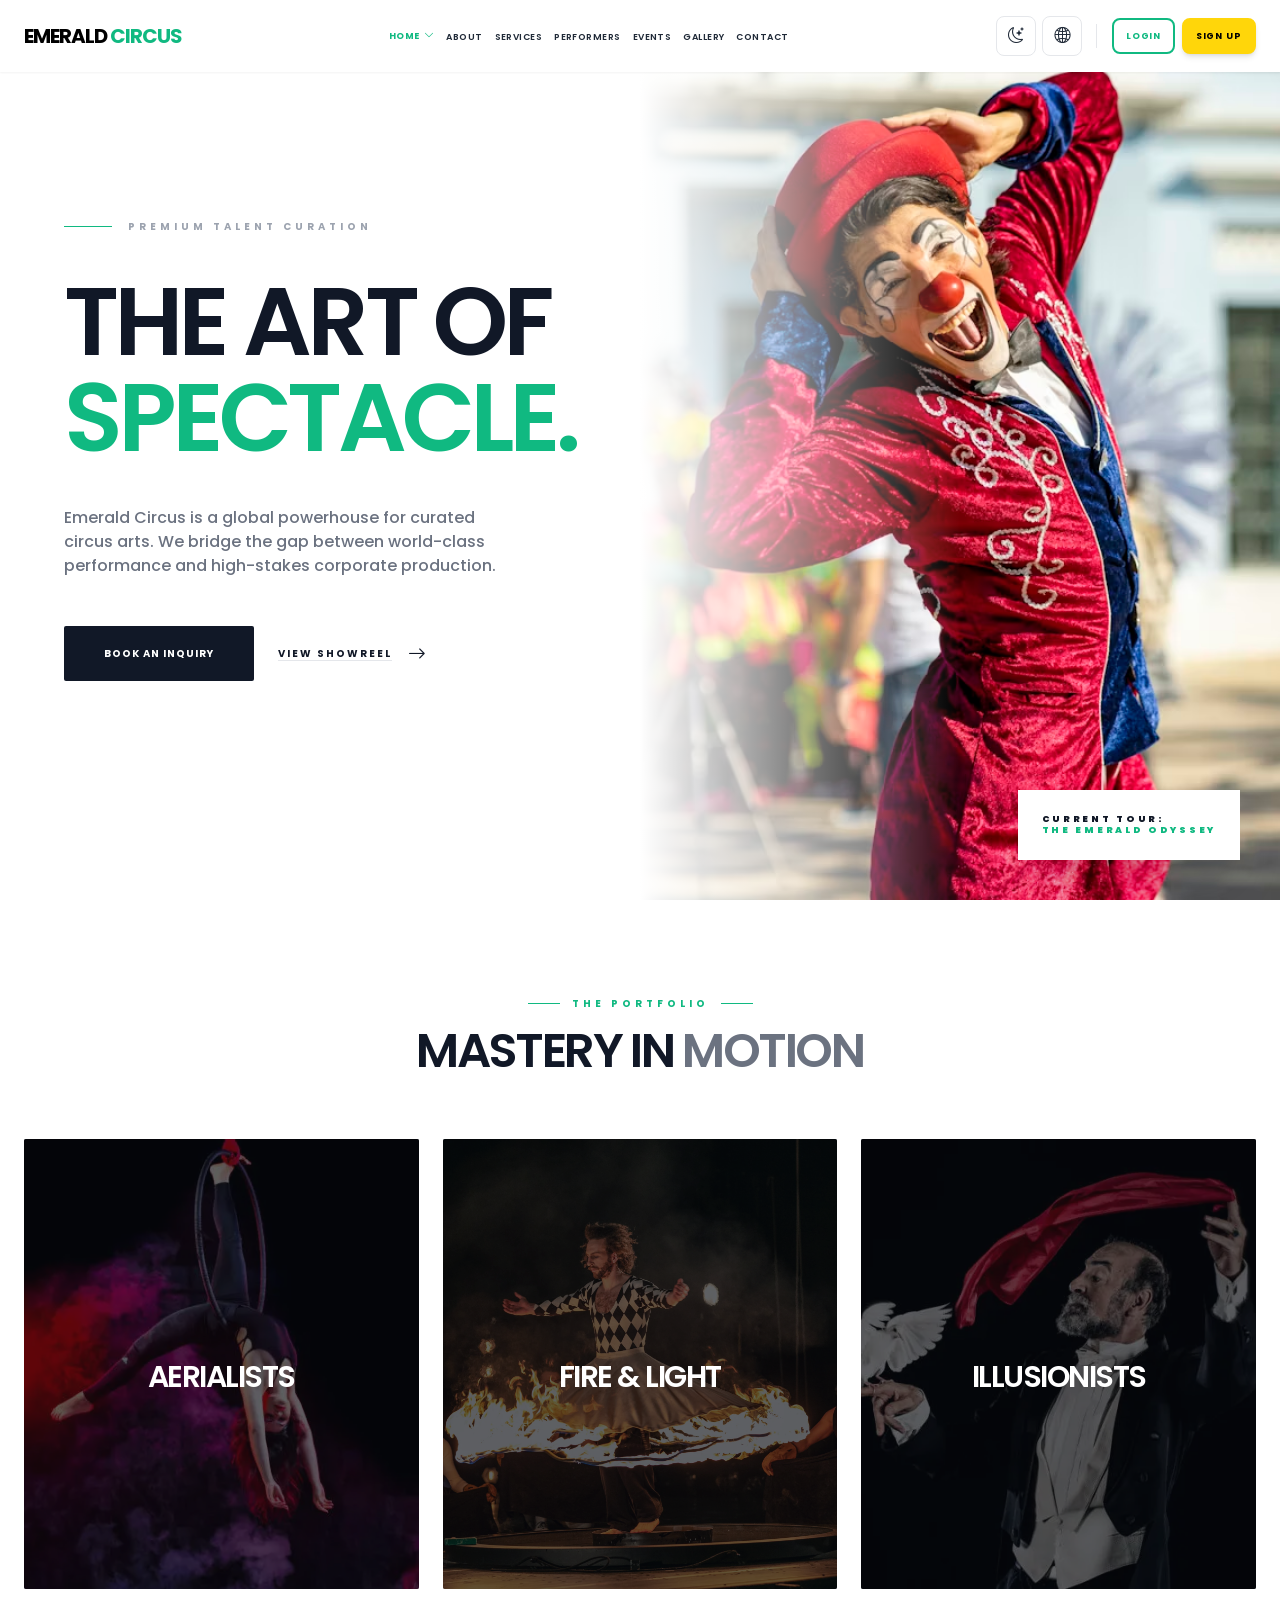
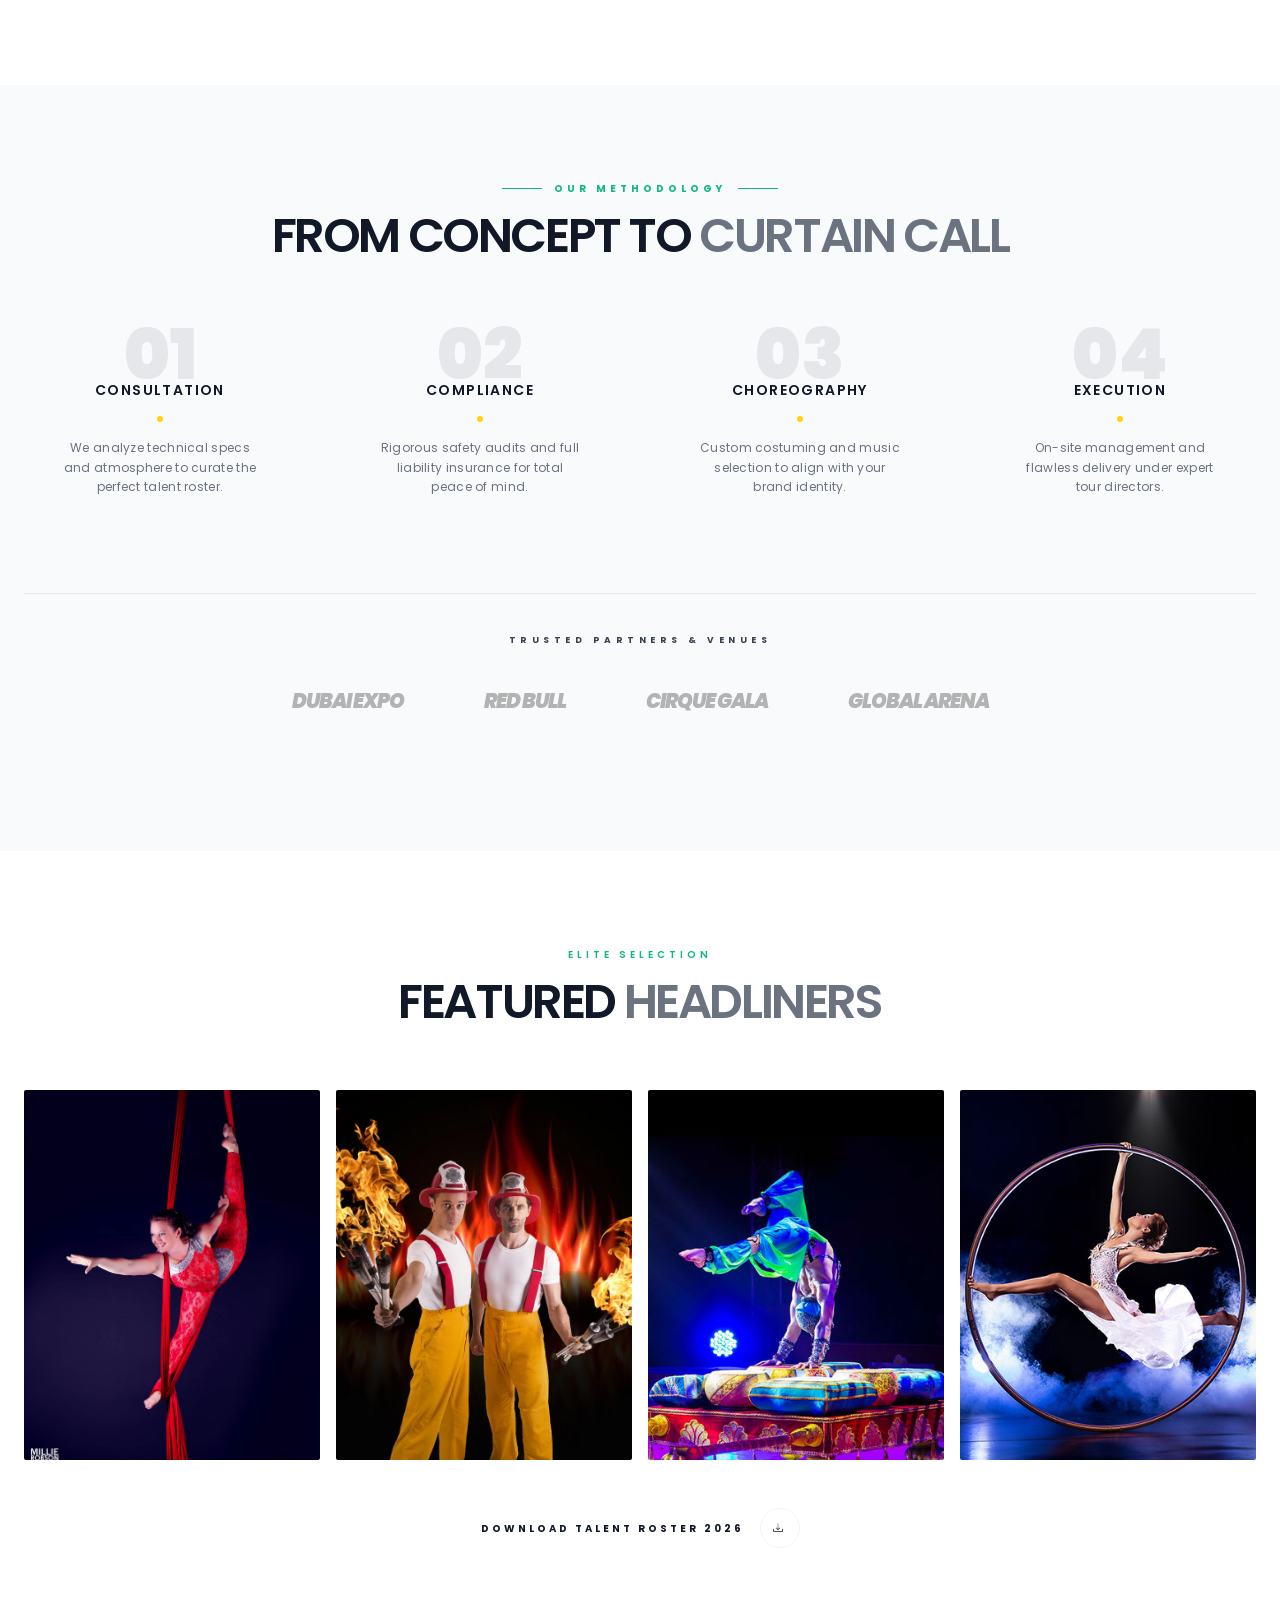
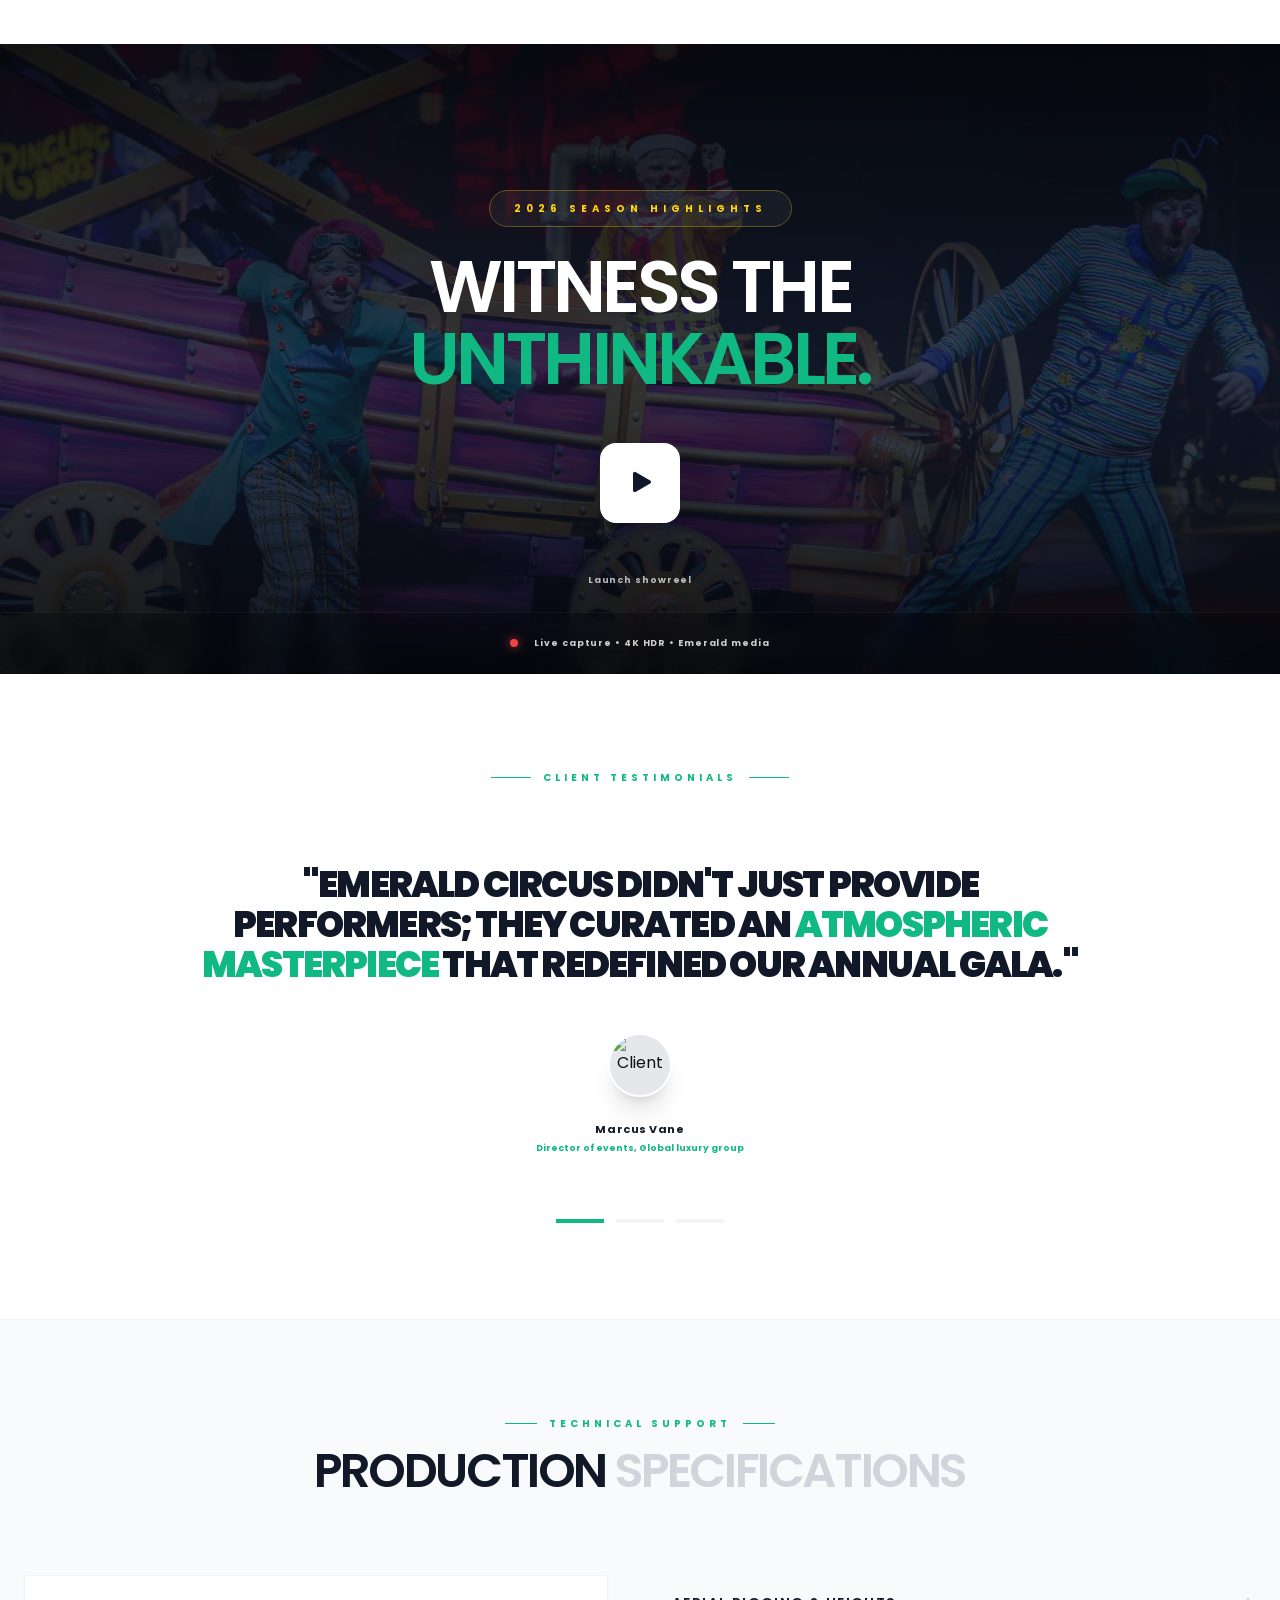
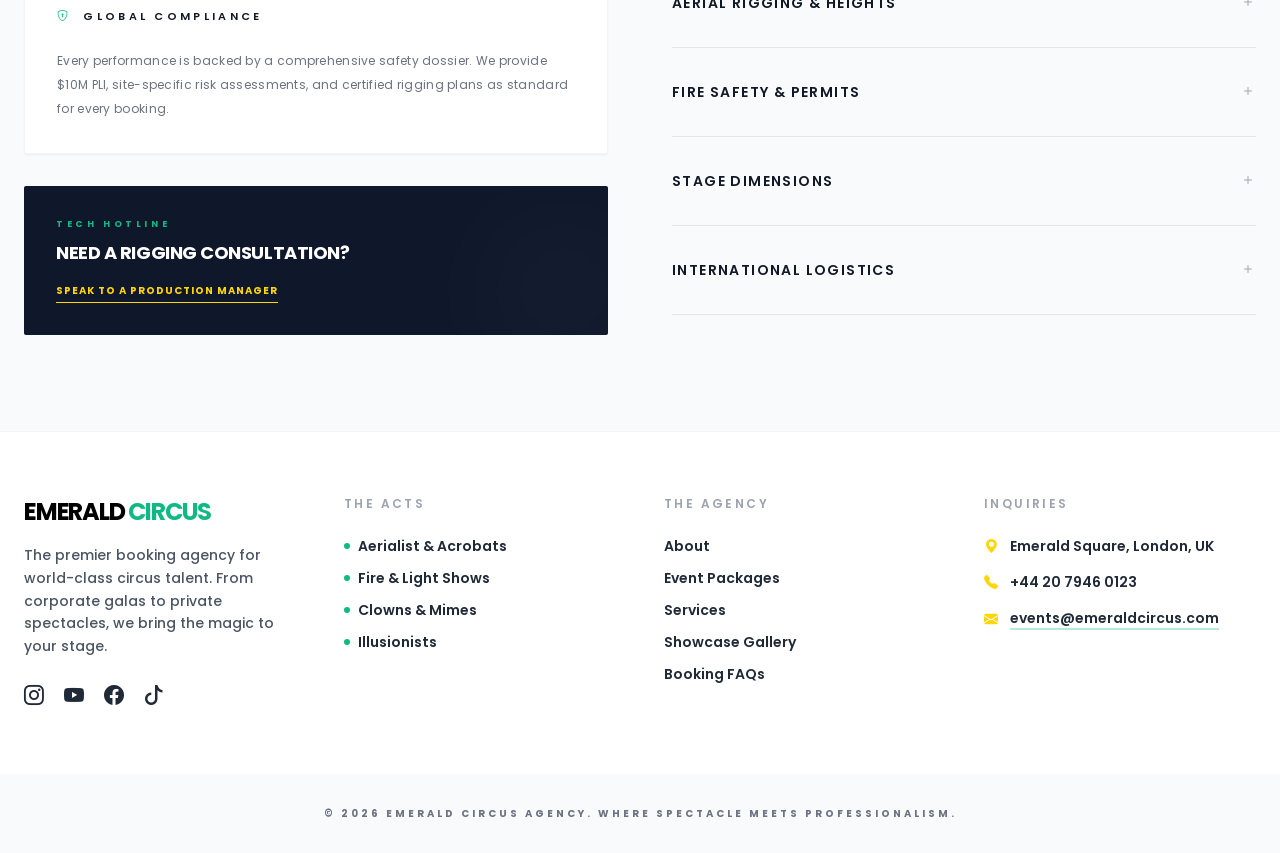
==== circus/index.html @ 64fb6afa "first commit" ====
<!DOCTYPE html>
<html lang="en">

<head>
    <meta charset="UTF-8">
    <meta name="viewport" content="width=device-width, initial-scale=1.0">
    <title>Home1 - Emerald Circus</title>
    <link rel="icon" href="images/logo.jpeg">
    <script src="tailwind.js"></script>
    <link rel="stylesheet" href="https://cdn.jsdelivr.net/npm/bootstrap-icons@1.11.3/font/bootstrap-icons.min.css">
    <link rel="stylesheet" href="navbar.css">
    <link rel="stylesheet" href="footer.css">
    <link rel="preconnect" href="https://fonts.googleapis.com">
    <link rel="preconnect" href="https://fonts.gstatic.com" crossorigin>
    <link href="https://fonts.googleapis.com/css2?family=Poppins:wght@300;400;500;600;700&display=swap"
        rel="stylesheet">
    <style>
        /* RTL */
        .rtl {
            direction: rtl;
        }

        /* THEME TOGGLE */
        :root {
            --home-bg: #ffffff;
            --text-color: #111111;
        }

        [data-theme="dark"] {
            --home-bg: #000000;
            --text-color: #ffffff;
        }

        body {
            background-color: var(--home-bg) !important;
            color: var(--text-color);
            transition: background-color 0.4s ease, color 0.4s ease;
        }

        [data-theme="dark"] section,
        [data-theme="dark"] section .bg-white,
        [data-theme="dark"] .card {
            background-color: #000000 !important;
        }

        [data-theme="dark"] .bg-gradient-to-r {
            --tw-gradient-from: #000000 !important;
        }

        [data-theme="dark"] .btn,
        [data-theme="dark"] .btn1:hover {
            color: #000000 !important;
        }

        [data-theme="dark"] .title {
            color: #ffffff !important;
        }

        [data-theme="dark"] body,
        [data-theme="dark"] p,
        [data-theme="dark"] h1,
        [data-theme="dark"] h2,
        [data-theme="dark"] h3,
        [data-theme="dark"] h4,
        [data-theme="dark"] h5,
        [data-theme="dark"] h6,
        [data-theme="dark"] span,
        [data-theme="dark"] li,
        [data-theme="dark"] a,
        [data-theme="dark"] label,
        [data-theme="dark"] small,
        [data-theme="dark"] strong {
            color: #ffffff !important;
        }
        @media (max-width:400px){
            .title1{
                margin-top: 40px;
            }
        }
        h1, h2, h3, h4, h5, h6 {
            font-weight: 600 !important;
        }
    </style>
</head>

<body class="font-sans">
    <!-- navbar -->
    <div id="navbar"></div>

    <!-- HERO BANNER -->
<section class="relative min-h-screen flex flex-col lg:flex-row bg-white overflow-hidden">
    
    <div class="w-full lg:w-1/2 flex items-center justify-center px-6 py-16 sm:px-12 lg:p-20 xl:p-24 z-20 bg-white">
        <div class="max-w-xl">
            <div class="title1  flex items-center gap-4 mb-6 sm:mb-10">
                <div class="w-8 sm:w-12 h-[1px] bg-[#10B981]"></div>
                <span class="text-[8px] sm:text-[10px] font-bold tracking-[0.4em] uppercase text-gray-400">
                    Premium Talent Curation
                </span>
            </div>
            
            <h1 class="text-4xl sm:text-6xl lg:text-7xl xl:text-8xl font-black uppercase tracking-tighter leading-[0.85] text-gray-900">
                The Art of <br>
                <span class="text-[#10B981]">Spectacle.</span>
            </h1>
            
            <p class="mt-6 sm:mt-10 text-gray-500 text-xs sm:text-sm md:text-base font-medium leading-relaxed max-w-md">
                Emerald Circus is a global powerhouse for curated circus arts. We bridge the gap between world-class performance and high-stakes corporate production.
            </p>
            
            <div class="mt-8 sm:mt-12 flex flex-col sm:flex-row items-center gap-4 sm:gap-6">
                <a href="contact.html" 
                   class="w-full sm:w-auto text-center bg-gray-900 text-white px-10 py-5 rounded-sm font-bold uppercase text-[10px] tracking-widest hover:bg-[#10B981] transition-all duration-500">
                    Book an Inquiry
                </a>
                
                <a href="gallery.html" 
                   class="group flex items-center gap-4 font-bold uppercase text-[10px] tracking-[0.2em] text-gray-900">
                    <span class="relative">
                        View Showreel
                        <span class="absolute bottom-0 left-0 w-full h-[1px] bg-gray-200 group-hover:bg-[#FFD60A] transition-all"></span>
                    </span>
                    <i class="bi bi-arrow-right text-lg group-hover:translate-x-2 transition-transform"></i>
                </a>
            </div>
        </div>
    </div>

    <div class="w-full lg:w-1/2 relative min-h-[50vh] lg:min-h-screen">
        <img src="images/bg1.avif" 
             alt="Elite Performer" 
             class="absolute inset-0 w-full h-full object-cover">
        
        <div class="absolute inset-0 bg-gradient-to-b from-white via-transparent to-transparent lg:hidden"></div>
        <div class="absolute inset-0 bg-gradient-to-r from-white via-transparent to-transparent hidden lg:block"></div>
        
        <div class="absolute bottom-10 right-10 bg-white p-6 shadow-2xl hidden md:block">
            <p class="text-[9px] font-black uppercase tracking-[0.3em] text-gray-900 leading-tight">
                Current Tour: <br>
                <span class="text-[#10B981]">The Emerald Odyssey</span>
            </p>
        </div>
    </div>

</section>

<!-- SECTION1 -->
 <section class="py-24 bg-white">
    <div class="max-w-7xl mx-auto px-6">
        
        <div class="text-center max-w-2xl mx-auto mb-16">
            <div class="flex items-center justify-center gap-3 mb-4">
                <span class="w-8 h-[1px] bg-[#10B981]"></span>
                <span class="text-[10px] font-bold tracking-[0.4em] uppercase text-[#10B981]">The Portfolio</span>
                <span class="w-8 h-[1px] bg-[#10B981]"></span>
            </div>
            <h2 class="text-4xl md:text-5xl font-black uppercase tracking-tighter text-gray-900 leading-tight">
                Mastery in <span class="text-gray-500">Motion</span>
            </h2>
        </div>

        <div class="grid grid-cols-1 md:grid-cols-3 gap-6 h-auto md:h-[450px]">
            
            <div class="group relative overflow-hidden bg-gray-900 rounded-sm cursor-pointer h-[400px] md:h-full">
                <img src="images/img1.webp" alt="Aerial Performance" class="absolute inset-0 w-full h-full object-cover opacity-60 group-hover:scale-105 group-hover:opacity-40 transition-all duration-700">
                
                <div class="absolute inset-0 flex flex-col items-center justify-center text-center p-8 z-20">
                    <span class="text-[#FFD60A] text-[9px] font-bold tracking-[0.5em] uppercase mb-3 opacity-0 group-hover:opacity-100 transition-all duration-500">
                        High Altitude
                    </span>
                    <h3 class="text-3xl font-black text-white uppercase tracking-tighter">Aerialists</h3>
                    
                    <div class="max-h-0 group-hover:max-h-40 overflow-hidden transition-all duration-700 ease-in-out">
                        <p class="text-gray-300 text-[11px] mt-4 leading-relaxed max-w-[240px] tracking-wide">
                            Breathtaking displays of strength and grace. Engineered for grand arenas.
                        </p>
                    </div>
                </div>
                
                <div class="absolute inset-0 bg-black/40 group-hover:bg-black/60 transition-colors z-10"></div>
            </div>

            <div class="group relative overflow-hidden bg-gray-900 rounded-sm cursor-pointer h-[400px] md:h-full">
                <img src="images/img2.webp" alt="Fire Performance" class="absolute inset-0 w-full h-full object-cover opacity-60 group-hover:scale-105 group-hover:opacity-40 transition-all duration-700">
                <div class="absolute inset-0 flex flex-col items-center justify-center text-center p-8 z-20">
                    <span class="text-[#FFD60A] text-[9px] font-bold tracking-[0.5em] uppercase mb-3 opacity-0 group-hover:opacity-100 transition-all duration-500">
                        Pyrotechnic
                    </span>
                    <h3 class="text-3xl font-black text-white uppercase tracking-tighter">Fire & Light</h3>
                    <div class="max-h-0 group-hover:max-h-40 overflow-hidden transition-all duration-700 ease-in-out">
                        <p class="text-gray-300 text-[11px] mt-4 leading-relaxed max-w-[240px] tracking-wide">
                            High-octane spectacles combining choreography with elemental force.
                        </p>
                    </div>
                </div>
                <div class="absolute inset-0 bg-black/40 group-hover:bg-black/60 transition-colors z-10"></div>
            </div>

            <div class="group relative overflow-hidden bg-gray-900 rounded-sm cursor-pointer h-[400px] md:h-full">
                <img src="images/img3.webp" alt="Illusionist" class="absolute inset-0 w-full h-full object-cover opacity-60 group-hover:scale-105 group-hover:opacity-40 transition-all duration-700">
                <div class="absolute inset-0 flex flex-col items-center justify-center text-center p-8 z-20">
                    <span class="text-[#FFD60A] text-[9px] font-bold tracking-[0.5em] uppercase mb-3 opacity-0 group-hover:opacity-100 transition-all duration-500">
                        Stage Mystery
                    </span>
                    <h3 class="text-3xl font-black text-white uppercase tracking-tighter">Illusionists</h3>
                    <div class="max-h-0 group-hover:max-h-40 overflow-hidden transition-all duration-700 ease-in-out">
                        <p class="text-gray-300 text-[11px] mt-4 leading-relaxed max-w-[240px] tracking-wide">
                            Where the impossible meets the stage. Exclusive mystery for global audiences.
                        </p>
                    </div>
                </div>
                <div class="absolute inset-0 bg-black/40 group-hover:bg-black/60 transition-colors z-10"></div>
            </div>

        </div>
    </div>
</section>
<!-- SECTION2 -->
 <section class="py-24 bg-gray-50">
    <div class="max-w-7xl mx-auto px-6">
        
        <div class="text-center max-w-3xl mx-auto mb-20">
            <div class="flex items-center justify-center gap-3 mb-4">
                <span class="w-10 h-[1px] bg-[#10B981]"></span>
                <span class="text-[#10B981] font-bold uppercase tracking-[0.4em] text-[10px]">Our Methodology</span>
                <span class="w-10 h-[1px] bg-[#10B981]"></span>
            </div>
            <h3 class="text-3xl md:text-5xl font-black uppercase tracking-tighter text-gray-900">
                From Concept to <span class="text-gray-500">Curtain Call</span>
            </h3>
        </div>

        <div class="grid grid-cols-1 md:grid-cols-2 lg:grid-cols-4 gap-12">
            
            <div class="relative group text-center">
                <div class="text-[70px] font-black text-gray-200 leading-none absolute top-[-20px] left-1/2 -translate-x-1/2 group-hover:text-[#10B981]/20 transition-colors duration-500">01</div>
                <div class="relative z-10 pt-10">
                    <h4 class="text-sm font-bold uppercase tracking-widest text-gray-900 mb-4">
                        Consultation
                    </h4>
                    <div class="w-1.5 h-1.5 rounded-full bg-[#FFD60A] mx-auto mb-4"></div>
                    <p class="text-xs leading-relaxed text-gray-500 tracking-wide max-w-[200px] mx-auto">
                        We analyze technical specs and atmosphere to curate the perfect talent roster.
                    </p>
                </div>
            </div>

            <div class="relative group text-center">
                <div class="text-[70px] font-black text-gray-200 leading-none absolute top-[-20px] left-1/2 -translate-x-1/2 group-hover:text-[#10B981]/20 transition-colors duration-500">02</div>
                <div class="relative z-10 pt-10">
                    <h4 class="text-sm font-bold uppercase tracking-widest text-gray-900 mb-4">
                        Compliance
                    </h4>
                    <div class="w-1.5 h-1.5 rounded-full bg-[#FFD60A] mx-auto mb-4"></div>
                    <p class="text-xs leading-relaxed text-gray-500 tracking-wide max-w-[200px] mx-auto">
                        Rigorous safety audits and full liability insurance for total peace of mind.
                    </p>
                </div>
            </div>

            <div class="relative group text-center">
                <div class="text-[70px] font-black text-gray-200 leading-none absolute top-[-20px] left-1/2 -translate-x-1/2 group-hover:text-[#10B981]/20 transition-colors duration-500">03</div>
                <div class="relative z-10 pt-10">
                    <h4 class="text-sm font-bold uppercase tracking-widest text-gray-900 mb-4">
                        Choreography
                    </h4>
                    <div class="w-1.5 h-1.5 rounded-full bg-[#FFD60A] mx-auto mb-4"></div>
                    <p class="text-xs leading-relaxed text-gray-500 tracking-wide max-w-[200px] mx-auto">
                        Custom costuming and music selection to align with your brand identity.
                    </p>
                </div>
            </div>

            <div class="relative group text-center">
                <div class="text-[70px] font-black text-gray-200 leading-none absolute top-[-20px] left-1/2 -translate-x-1/2 group-hover:text-[#10B981]/20 transition-colors duration-500">04</div>
                <div class="relative z-10 pt-10">
                    <h4 class="text-sm font-bold uppercase tracking-widest text-gray-900 mb-4">
                        Execution
                    </h4>
                    <div class="w-1.5 h-1.5 rounded-full bg-[#FFD60A] mx-auto mb-4"></div>
                    <p class="text-xs leading-relaxed text-gray-500 tracking-wide max-w-[200px] mx-auto">
                        On-site management and flawless delivery under expert tour directors.
                    </p>
                </div>
            </div>

        </div>

        <div class="mt-24 py-10 border-t border-gray-200">
            <p class="text-center text-[9px] font-bold uppercase tracking-[0.5em] text-gray-700 mb-10">Trusted Partners & Venues</p>
            <div class="flex flex-wrap justify-center items-center gap-12 md:gap-20 opacity-30 grayscale hover:grayscale-0 transition-all duration-700">
                <span class="font-black text-lg md:text-xl tracking-tighter uppercase italic">Dubai Expo</span>
                <span class="font-black text-lg md:text-xl tracking-tighter uppercase italic">Red Bull</span>
                <span class="font-black text-lg md:text-xl tracking-tighter uppercase italic">Cirque Gala</span>
                <span class="font-black text-lg md:text-xl tracking-tighter uppercase italic">Global Arena</span>
            </div>
        </div>
    </div>
</section>
<!-- SECTION3 -->
 <section class="py-24 bg-white">
    <div class="max-w-7xl mx-auto px-6">
        
        <div class="text-center max-w-2xl mx-auto mb-16">
            <h2 class="text-[#10B981] font-bold uppercase tracking-[0.4em] text-[10px] mb-4">Elite Selection</h2>
            <h3 class="text-3xl md:text-5xl font-black uppercase tracking-tighter text-gray-900">
                Featured <span class="text-gray-500">Headliners</span>
            </h3>
        </div>

        <div class="grid grid-cols-1 sm:grid-cols-2 lg:grid-cols-4 gap-4">
            
            <div class="group relative overflow-hidden bg-gray-100 aspect-[4/5] rounded-sm">
                <img src="images/img4.jpg" alt="Aerial Soloist" class="w-full h-full object-cover transition-transform duration-700 group-hover:scale-110">
                
                <div class="absolute inset-0 bg-gradient-to-t from-gray-900 via-transparent to-transparent opacity-0 group-hover:opacity-100 transition-opacity duration-500 z-10"></div>
                
                <div class="absolute bottom-0 left-0 p-6 z-20 translate-y-4 group-hover:translate-y-0 opacity-0 group-hover:opacity-100 transition-all duration-500">
                    <p class="text-[#FFD60A] text-[8px] font-bold uppercase tracking-[0.3em] mb-1">Paris • London</p>
                    <h4 class="text-white text-lg font-black uppercase tracking-tighter">The Silk Siren</h4>
                    <p class="text-gray-300 text-[9px] tracking-wider mt-2">Solo Aerial Silk</p>
                </div>
            </div>

            <div class="group relative overflow-hidden bg-gray-100 aspect-[4/5] rounded-sm">
                <img src="images/img5.webp" alt="Fire Duo" class="w-full h-full object-cover transition-transform duration-700 group-hover:scale-110">
                <div class="absolute inset-0 bg-gradient-to-t from-gray-900 via-transparent to-transparent opacity-0 group-hover:opacity-100 transition-opacity duration-500 z-10"></div>
                <div class="absolute bottom-0 left-0 p-6 z-20 translate-y-4 group-hover:translate-y-0 opacity-0 group-hover:opacity-100 transition-all duration-500">
                    <p class="text-[#FFD60A] text-[8px] font-bold uppercase tracking-[0.3em] mb-1">Berlin • Dubai</p>
                    <h4 class="text-white text-lg font-black uppercase tracking-tighter">Ignis Duo</h4>
                    <p class="text-gray-300 text-[9px] tracking-wider mt-2">Pyrotechnic Dance</p>
                </div>
            </div>

            <div class="group relative overflow-hidden bg-gray-100 aspect-[4/5] rounded-sm">
                <img src="images/img6.jpeg" alt="Hand Balance" class="w-full h-full object-cover transition-transform duration-700 group-hover:scale-110">
                <div class="absolute inset-0 bg-gradient-to-t from-gray-900 via-transparent to-transparent opacity-0 group-hover:opacity-100 transition-opacity duration-500 z-10"></div>
                <div class="absolute bottom-0 left-0 p-6 z-20 translate-y-4 group-hover:translate-y-0 opacity-0 group-hover:opacity-100 transition-all duration-500">
                    <p class="text-[#FFD60A] text-[8px] font-bold uppercase tracking-[0.3em] mb-1">Vegas • NYC</p>
                    <h4 class="text-white text-lg font-black uppercase tracking-tighter">Atlas Equilibrium</h4>
                    <p class="text-gray-300 text-[9px] tracking-wider mt-2">Acrobatic Balance</p>
                </div>
            </div>

            <div class="group relative overflow-hidden bg-gray-100 aspect-[4/5] rounded-sm">
                <img src="images/img7.jpg" alt="Cyr Wheel" class="w-full h-full object-cover transition-transform duration-700 group-hover:scale-110">
                <div class="absolute inset-0 bg-gradient-to-t from-gray-900 via-transparent to-transparent opacity-0 group-hover:opacity-100 transition-opacity duration-500 z-10"></div>
                <div class="absolute bottom-0 left-0 p-6 z-20 translate-y-4 group-hover:translate-y-0 opacity-0 group-hover:opacity-100 transition-all duration-500">
                    <p class="text-[#FFD60A] text-[8px] font-bold uppercase tracking-[0.3em] mb-1">Tokyo • Sydney</p>
                    <h4 class="text-white text-lg font-black uppercase tracking-tighter">The Orbit Artist</h4>
                    <p class="text-gray-300 text-[9px] tracking-wider mt-2">Cyr Wheel Tech</p>
                </div>
            </div>

        </div>

        <div class="mt-12 text-center">
            <a href="roster.html" class="inline-flex items-center gap-4 text-gray-900 font-bold uppercase text-[10px] tracking-[0.3em] group">
                Download Talent Roster 2026 
                <span class="w-10 h-10 rounded-full border border-gray-100 flex items-center justify-center group-hover:bg-gray-900 group-hover:text-white transition-all">
                    <i class="bi bi-download"></i>
                </span>
            </a>
        </div>
    </div>
</section>
<!-- SECTION4 -->
<section class="relative h-[70vh] w-full overflow-hidden bg-[#0F172A]">
    
    <div class="absolute inset-0 z-0">
        <img src="images/bg2.webp" 
             alt="Emerald Circus Performer Showcase" 
             class="w-full h-full object-cover scale-105 pointer-events-none opacity-50">
        
        <div class="absolute inset-0 bg-[#0F172A]/60 z-10"></div>
        
        <div class="absolute inset-0 bg-gradient-to-b from-black/60 via-transparent to-black/60 z-20"></div>
    </div>

    <div class="relative z-30 h-full w-full flex flex-col items-center justify-center text-center px-6">
        
        <div class="mb-8">
            <span class="text-[#FFD60A] text-[10px] font-bold tracking-[0.5em] uppercase border border-[#FFD60A]/30 px-6 py-2.5 rounded-full backdrop-blur-md bg-white/5">
                2026 Season Highlights
            </span>
        </div>

        <h2 class="text-4xl md:text-7xl font-black uppercase tracking-tighter text-white mb-12 leading-none">
            Witness the <br><span class="text-[#10B981]">Unthinkable.</span>
        </h2>

        <button class="group relative flex items-center justify-center">
            <div class="absolute inset-0 w-20 h-20 bg-[#10B981]/20 rounded-full animate-ping"></div>
            <div class="absolute inset-0 w-20 h-20 bg-[#10B981]/40 rounded-full animate-pulse"></div>
            
            <div class="relative w-20 h-20 bg-white rounded-2xl flex items-center justify-center shadow-2xl group-hover:scale-110 group-hover:bg-[#FFD60A] transition-all duration-500">
                <i class="title bi bi-play-fill text-[#0F172A] text-4xl ml-1"></i>
            </div>
            
            <div class="absolute -bottom-16 w-40 text-center">
                <p class="text-[9px] font-bold tracking-widest text-white/70 group-hover:text-[#FFD60A] transition-all">Launch showreel</p>
            </div>
        </button>
    </div>

    <div class="absolute bottom-0 w-full py-6 flex justify-center items-center gap-4 bg-black/20 backdrop-blur-md z-30 border-t border-white/5">
        <div class="w-2 h-2 rounded-full bg-red-500 animate-pulse shadow-[0_0_10px_rgba(239,68,68,0.8)]"></div>
        <p class="text-[9px] font-bold text-white/80 tracking-widest">Live capture • 4K HDR • Emerald media</p>
    </div>
</section>
<!-- SECTION5 -->
 <section class="py-24 bg-white border-b border-gray-100">
    <div class="max-w-7xl mx-auto px-6">
        
        <div class="text-center mb-20">
            <div class="flex items-center justify-center gap-3 mb-4">
                <span class="w-10 h-[1px] bg-[#10B981]"></span>
                <span class="text-[#10B981] text-[10px] font-bold uppercase tracking-[0.4em]">Client Testimonials</span>
                <span class="w-10 h-[1px] bg-[#10B981]"></span>
            </div>
        </div>

        <div class="max-w-4xl mx-auto relative">
            
            <div class="absolute -top-10 left-1/2 -translate-x-1/2 text-[120px] font-black text-gray-50 leading-none -z-10 select-none">
                “
            </div>

            <div class="text-center">
                <blockquote class="title text-2xl md:text-4xl font-black uppercase tracking-tighter text-gray-900 leading-[1.1] mb-12">
                    "Emerald Circus didn't just provide performers; they curated an <span class="text-[#10B981]">atmospheric masterpiece</span> that redefined our annual gala."
                </blockquote>

                <div class="flex flex-col items-center">
                    <div class="w-16 h-16 rounded-full bg-gray-200 mb-6 overflow-hidden border-2 border-white shadow-xl">
                        <img src="https://images.unsplash.com/photo-1507003211169-0a1dd7228f2d?q=80&w=100&auto=format&fit=crop" alt="Client" class="w-full h-full object-cover">
                    </div>
                    <p class="text-[11px] font-bold tracking-wider text-gray-900">Marcus Vane</p>
                    <p class="text-[9px] font-bold text-[#10B981] mt-1">Director of events, Global luxury group</p>
                </div>
            </div>

            <div class="flex justify-center gap-3 mt-16">
                <button class="w-12 h-1 bg-[#10B981]"></button>
                <button class="w-12 h-1 bg-gray-100 hover:bg-gray-200 transition-colors"></button>
                <button class="w-12 h-1 bg-gray-100 hover:bg-gray-200 transition-colors"></button>
            </div>

        </div>
    </div>
</section>
<!-- SECTION6 -->
 <section class="py-24 bg-gray-50">
    <div class="max-w-7xl mx-auto px-6">
        
        <div class="text-center max-w-2xl mx-auto mb-20">
            <div class="flex items-center justify-center gap-3 mb-4">
                <span class="w-8 h-[1px] bg-[#10B981]"></span>
                <span class="text-[10px] font-bold tracking-[0.4em] uppercase text-[#10B981]">Technical Support</span>
                <span class="w-8 h-[1px] bg-[#10B981]"></span>
            </div>
            <h2 class="text-3xl md:text-5xl font-black uppercase tracking-tighter text-gray-900">
                Production <span class="text-gray-300">Specifications</span>
            </h2>
        </div>

        <div class="grid grid-cols-1 lg:grid-cols-2 gap-16 items-start">
            
            <div class="space-y-8">
                <div class="bg-white p-8 border border-gray-100 rounded-sm shadow-sm">
                    <h4 class="text-[11px] font-bold uppercase tracking-[0.3em] text-gray-900 mb-6 flex items-center gap-3">
                        <i class="bi bi-shield-lock text-[#10B981]"></i> Global Compliance
                    </h4>
                    <p class="text-xs text-gray-500 leading-loose tracking-wide">
                        Every performance is backed by a comprehensive safety dossier. We provide $10M PLI, site-specific risk assessments, and certified rigging plans as standard for every booking.
                    </p>
                </div>
                
                <div class="bg-[#0F172A] p-8 rounded-sm text-white relative overflow-hidden">
                    <div class="relative z-10">
                        <p class="text-[9px] font-bold uppercase tracking-[0.4em] text-[#10B981] mb-2">Tech Hotline</p>
                        <p class="text-lg font-bold uppercase tracking-tight">Need a Rigging Consultation?</p>
                        <a href="mailto:tech@emeraldcircus.com" class="mt-4 inline-block text-[10px] font-bold border-b border-[#FFD60A] pb-1 text-[#FFD60A] uppercase tracking-widest hover:text-white transition-all">
                            Speak to a Production Manager
                        </a>
                    </div>
                    <div class="absolute right-[-20px] bottom-[-20px] w-32 h-32 bg-white/5 rounded-full blur-3xl"></div>
                </div>
            </div>

            <div class="space-y-4">
                
                <div class="border-b border-gray-200 pb-4 group cursor-pointer">
                    <div class="flex justify-between items-center py-4">
                        <h5 class="text-sm font-black uppercase tracking-widest text-gray-900">Aerial Rigging & Heights</h5>
                        <i class="bi bi-plus text-gray-400 group-hover:text-[#10B981] transition-colors"></i>
                    </div>
                    <p class="max-h-0 group-hover:max-h-24 overflow-hidden transition-all duration-500 text-[11px] text-gray-500 tracking-wide leading-relaxed">
                        Minimum clear height required: 6 meters. We provide full static and dynamic load data for venue engineers.
                    </p>
                </div>

                <div class="border-b border-gray-200 pb-4 group cursor-pointer">
                    <div class="flex justify-between items-center py-4">
                        <h5 class="text-sm font-black uppercase tracking-widest text-gray-900">Fire Safety & Permits</h5>
                        <i class="bi bi-plus text-gray-400 group-hover:text-[#10B981] transition-colors"></i>
                    </div>
                    <p class="max-h-0 group-hover:max-h-24 overflow-hidden transition-all duration-500 text-[11px] text-gray-500 tracking-wide leading-relaxed">
                        Full coordination with local fire marshals. We provide MSDS sheets for all fuels and pyrotechnic fluids used.
                    </p>
                </div>

                <div class="border-b border-gray-200 pb-4 group cursor-pointer">
                    <div class="flex justify-between items-center py-4">
                        <h5 class="text-sm font-black uppercase tracking-widest text-gray-900">Stage Dimensions</h5>
                        <i class="bi bi-plus text-gray-400 group-hover:text-[#10B981] transition-colors"></i>
                    </div>
                    <p class="max-h-0 group-hover:max-h-24 overflow-hidden transition-all duration-500 text-[11px] text-gray-500 tracking-wide leading-relaxed">
                        Standard performance area: 8m x 6m. Adaptable layouts available for immersive or "in-the-round" staging.
                    </p>
                </div>

                <div class="border-b border-gray-200 pb-4 group cursor-pointer">
                    <div class="flex justify-between items-center py-4">
                        <h5 class="text-sm font-black uppercase tracking-widest text-gray-900">International Logistics</h5>
                        <i class="bi bi-plus text-gray-400 group-hover:text-[#10B981] transition-colors"></i>
                    </div>
                    <p class="max-h-0 group-hover:max-h-24 overflow-hidden transition-all duration-500 text-[11px] text-gray-500 tracking-wide leading-relaxed">
                        We manage ATA Carnets for equipment and visa processing for our global troupes to ensure zero-delay arrivals.
                    </p>
                </div>

            </div>
        </div>
    </div>
</section>

        <!-- FOOTER -->
    <div id="footer"></div>
    <script>
        tailwind.config = {
            darkMode: ['selector', '[data-theme="dark"]'],
            theme: {
                extend: {
                    fontFamily: {
                        sans: ['Poppins', 'ui-sans-serif', 'system-ui'],
                    },
                },
            },
        }
        lucide.createIcons();
    </script>
    <script src="navbar.js"></script>
    <script src="footer.js"></script>
</body>

</html>
---- circus/navbar.css ----
html,
body {
  max-width: 100% !important;
  overflow-x: hidden !important;
  margin: 0;
  padding: 0;
}

.mobile-toggle {
  display: none;
}

.nav-active {
  color: #10B981 !important;
  font-weight: 700;
  position: relative;
}

.nav-active::after {
  content: "";
  position: absolute;
  left: 0;
  bottom: -4px;
  width: 100%;
  height: 2px;
  background-color: #10B981;
  border-radius: 2px;
  transition: all 0.3s ease;
}

[dir="rtl"] #profileMenu {
  margin-right: -20px;
}

.home-active {
  font-weight: 700 !important;
  position: relative;
}

#navLinks .group ul a.nav-active::after,
#mobileHomeDropdownMenu a.nav-active::after,
#mainNavbar h1 a.nav-active::after,
#mobileHomeDropdownBtn.nav-active::after,
#navLinks .group > a.nav-active::after {
  display: none !important;
}

[data-theme="dark"] #navLinks .group ul,
[data-theme="dark"] #mobileHomeDropdownMenu,
[data-theme="dark"] #profileMenu {
  background-color: #1a1a1a !important;
  border-color: #333 !important;
}

[data-theme="dark"] #navLinks .group ul a:hover,
[data-theme="dark"] #profileMenu a:hover,
[data-theme="dark"] #mobileMenu a:hover {
  background-color: #333 !important;
  color: #10B981 !important;
}

[data-theme="dark"] #mainNavbar,
[data-theme="dark"] #mobileMenu,
[data-theme="dark"] #mobileMenu .bg-gray-50 {
  background-color: #1a1a1a !important;
}

@media (max-width: 1441px) {
  [dir="rtl"] #profileMenu {
    margin-right: -120px;
  }
}

@media (max-width: 1281px) {
  [dir="rtl"] #profileMenu {
    margin-right: -150px !important;
  }
}

@media (max-width: 1280px) {
  #navLinks {
    gap: 12px;
  }

  #navLinks a {
    font-size: 9px;
    letter-spacing: 0.05em;
  }

  #rightButtons {
    gap: 0.4rem;
  }

  #rightButtons a {
    padding-left: 0.75rem;
    padding-right: 0.75rem;
    font-size: 9px;
  }

  #mainNavbar h1 {
    font-size: 1.25rem;
  }
}

@media (max-width: 1023px) {
  #centerLinksWrapper {
    display: none !important;
  }

  #rightButtons {
    display: none !important;
  }

  #rightButtons .text-xl,
  #rightButtons .text-2xl {
    font-size: 1.25rem;
  }
}

@media (min-width: 1024px) {
  #hamburgerBtn {
    display: none !important;
  }

  #mobileMenuOverlay,
  #mobileMenu {
    display: none !important;
  }
}

.mobile-menu-open {
  overflow: hidden;
}

#mobileMenu.active {
  transform: translateX(0);
}

#mobileMenuOverlay.active {
  display: block !important;
}

/* Animation for mobile dropdown */
#mobileDropdownMenu {
  transition: max-height 0.3s ease-out;
}

#mobileDropdownMenu.show {
  display: block !important;
  animation: slideDown 0.3s ease-out;
}

[dir="rtl"] #mobileProfileMenu {
  margin-right: -120px;
}

#hamburgerBtn i {
  color: #10B981;
}

@keyframes slideDown {
  from {
    opacity: 0;
    transform: translateY(-10px);
  }

  to {
    opacity: 1;
    transform: translateY(0);
  }
}

@media (min-width: 1024px) {
  #centerLinksWrapper {
    display: flex !important;
  }

  .lg\:flex {
    display: flex !important;
  }
}

@media (max-width:821px) {
  .nav-active::after {
    display: none;
    font-weight: 900;
  }
}

@media (max-width:426px) {

  #theme-toggle i {
    font-size: 15px;
  }

  #hamburgerBtn i {
    font-size: 20px;
    color: #10B981;
  }

  #closeMenuBtn {
    font-size: 20px;
  }

  #rightButtons {
    gap: 1rem;
  }

  [dir="rtl"] #mobileProfileMenu {
    margin-right: -110px;
  }
}

[data-theme="dark"] #homeDropdownMenu a,
[data-theme="dark"] #dashboardDropdownMenu a,
[data-theme="dark"] #profileMenu a,
[data-theme="dark"] #mainNavbar i,
[data-theme="dark"] #mainNavbar button,
[data-theme="dark"] #mobileMenu i,
[data-theme="dark"] #mobileMenu button,
[data-theme="dark"] #mobileMenu button i,
[data-theme="dark"] #mobileMenu ul {
  color: white !important;
}

[data-theme="dark"] #mainNavbar .bg-white {
  background-color: transparent !important;
  color: white !important;
}

[data-theme="dark"] #mobileMenu .bg-white,
[data-theme="dark"] #mobileMenu .bg-gray-50 {
  background-color: #1a1a1a !important;
  border-color: #10B981 !important;
}

/* h1{
  color:#10B981;
color:#FFD60A;
}  */
---- circus/footer.css ----
[data-theme="dark"] footer div {
  color: white !important;
}

[data-theme="dark"] footer {
  background-color: #29292a !important;
}
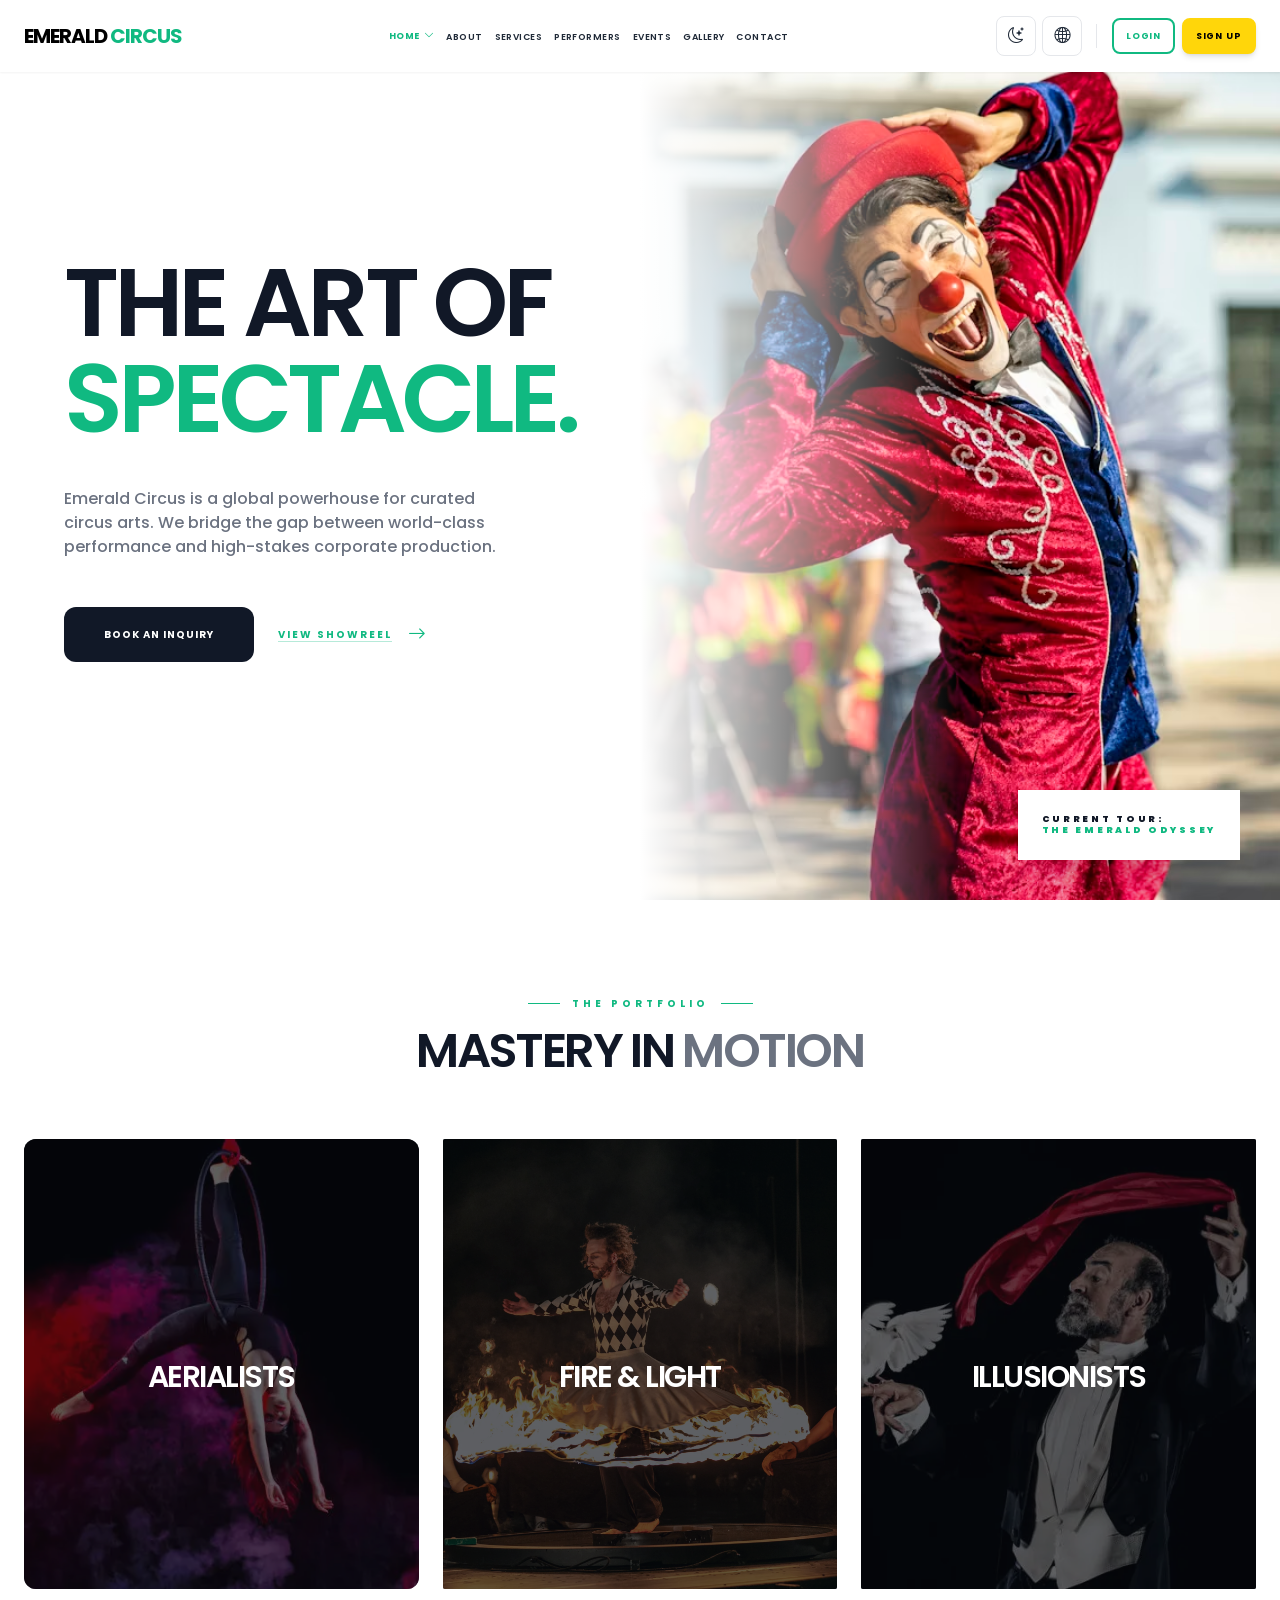
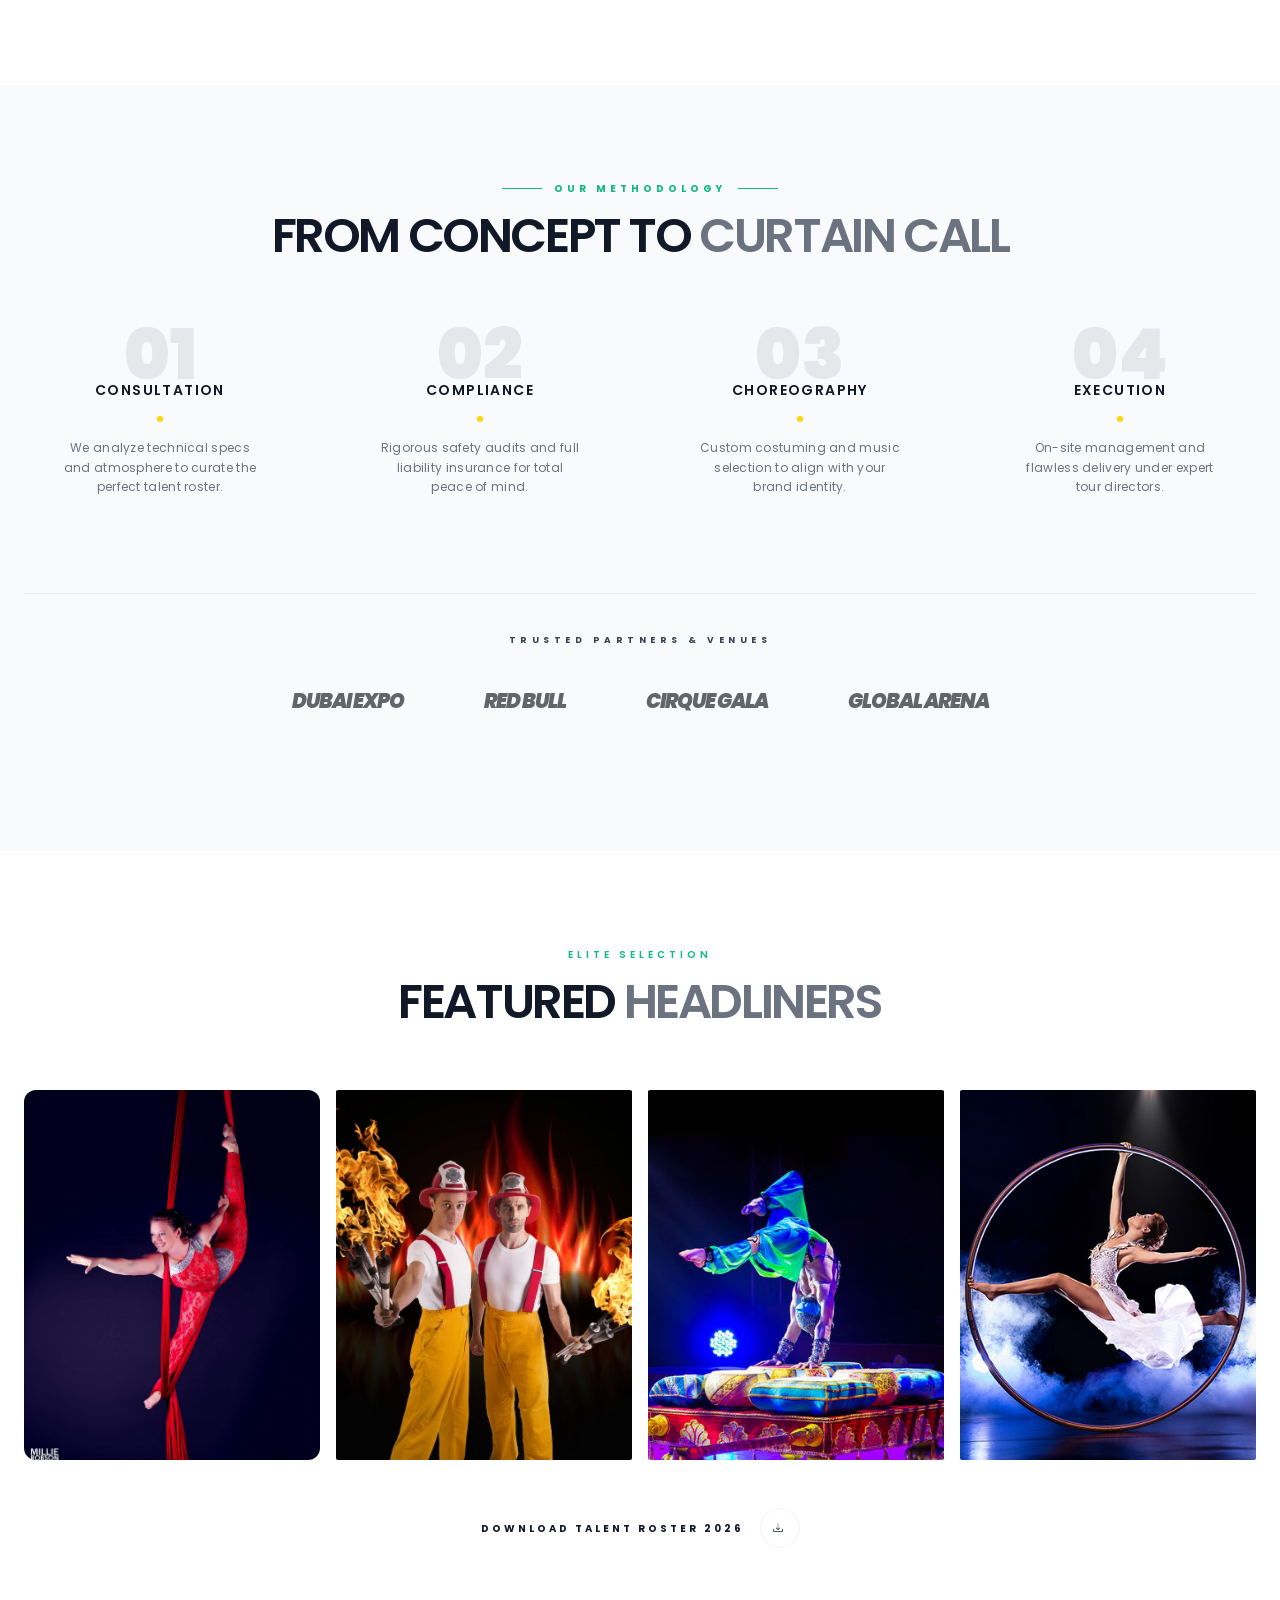
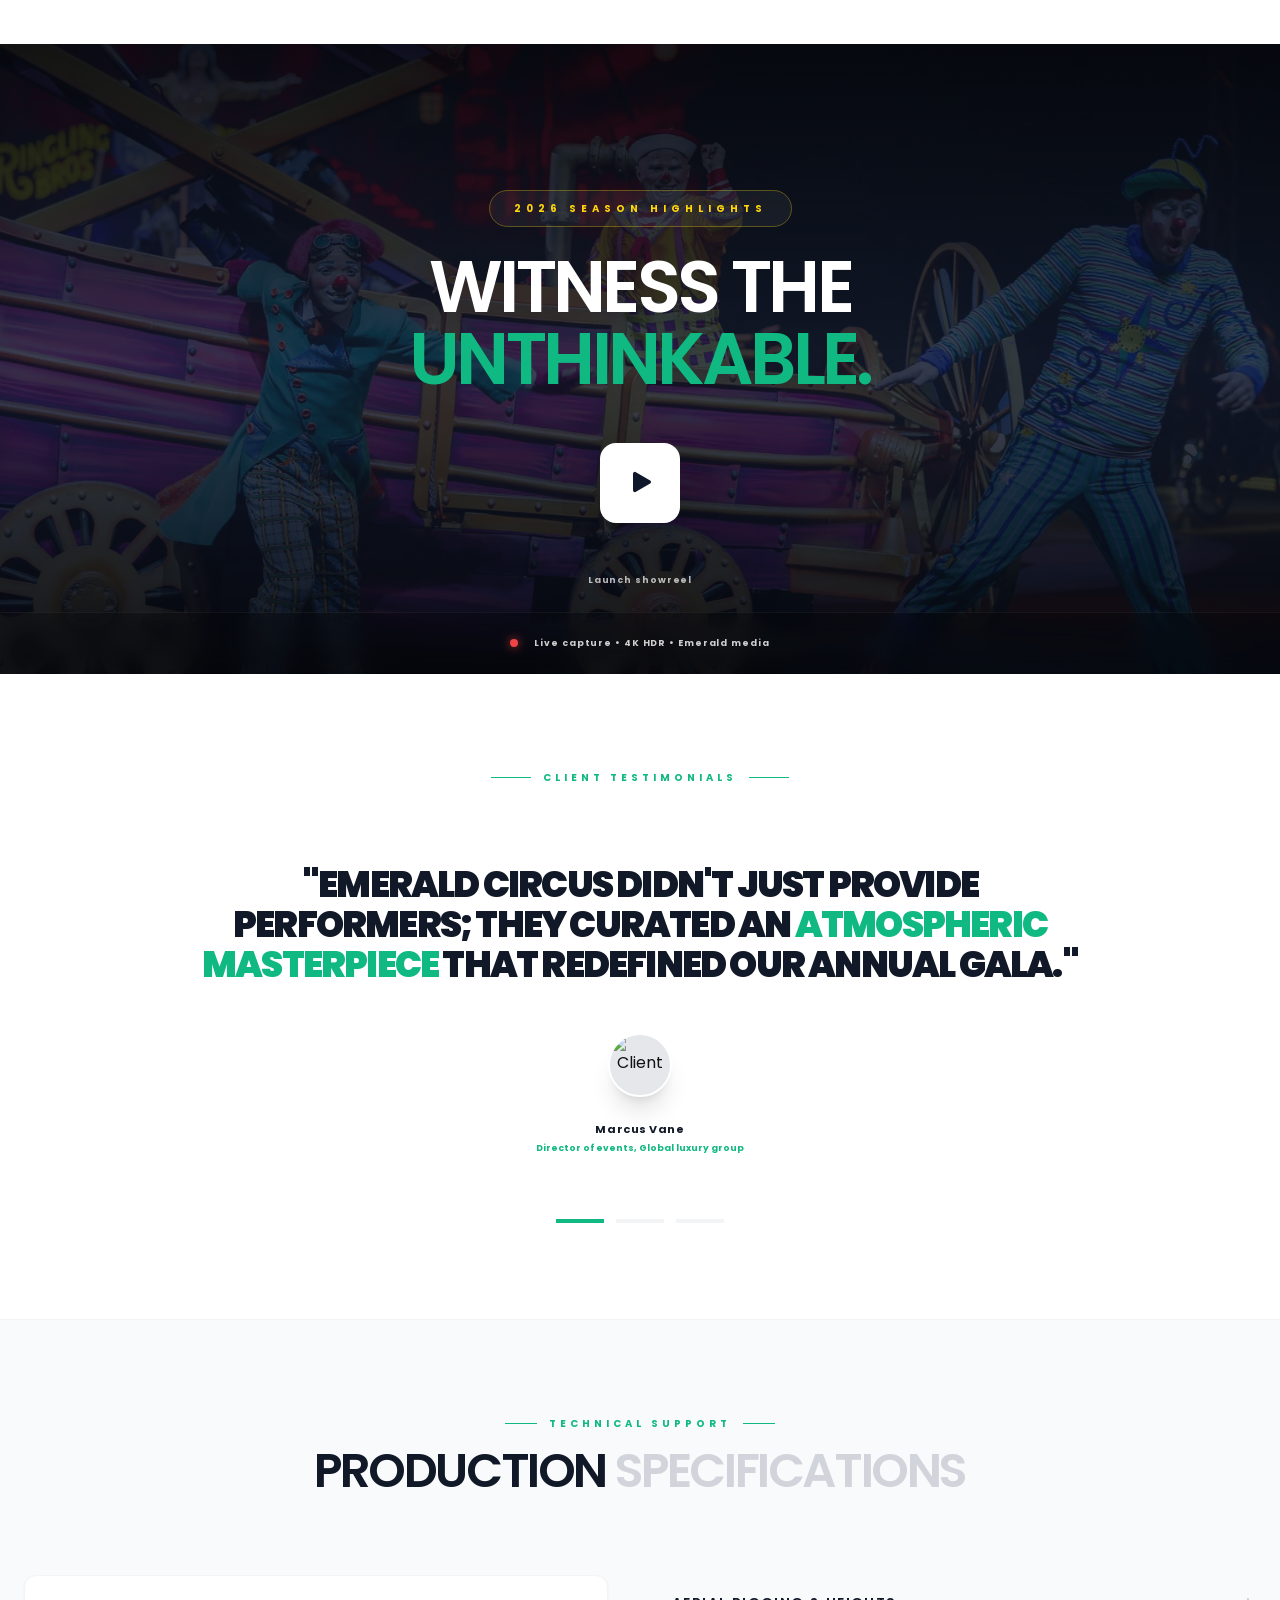
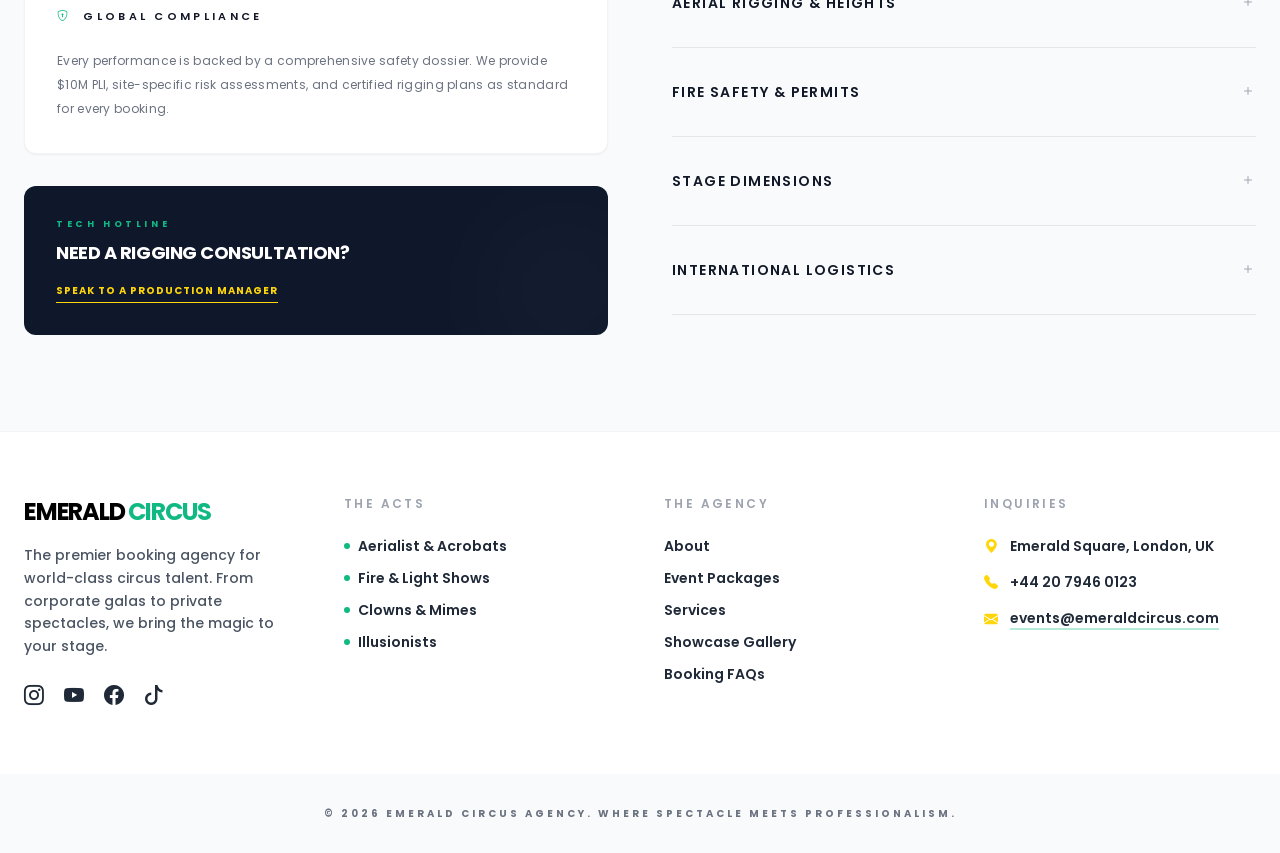
==== commit cc9fbb80: "Update index.html" ====
--- a/circus/index.html
+++ b/circus/index.html
@@ -41,6 +41,14 @@
         [data-theme="dark"] section .bg-white,
         [data-theme="dark"] .card {
             background-color: #000000 !important;
+            border: 1px solid rgba(255, 255, 255, 0.05) !important;
+        }
+
+        [data-theme="dark"] .border-gray-200,
+        [data-theme="dark"] .border-gray-100,
+        [data-theme="dark"] .border,
+        [data-theme="dark"] .border-white {
+            border-color: rgba(255, 255, 255, 0.1) !important;
         }
 
         [data-theme="dark"] .bg-gradient-to-r {
@@ -64,7 +72,6 @@
         [data-theme="dark"] h4,
         [data-theme="dark"] h5,
         [data-theme="dark"] h6,
-        [data-theme="dark"] span,
         [data-theme="dark"] li,
         [data-theme="dark"] a,
         [data-theme="dark"] label,
@@ -72,12 +79,19 @@
         [data-theme="dark"] strong {
             color: #ffffff !important;
         }
-        @media (max-width:400px){
-            .title1{
+
+        @media (max-width:400px) {
+            .title1 {
                 margin-top: 40px;
             }
         }
-        h1, h2, h3, h4, h5, h6 {
+
+        h1,
+        h2,
+        h3,
+        h4,
+        h5,
+        h6 {
             font-weight: 600 !important;
         }
     </style>
@@ -88,454 +102,518 @@
     <div id="navbar"></div>
 
     <!-- HERO BANNER -->
-<section class="relative min-h-screen flex flex-col lg:flex-row bg-white overflow-hidden">
-    
-    <div class="w-full lg:w-1/2 flex items-center justify-center px-6 py-16 sm:px-12 lg:p-20 xl:p-24 z-20 bg-white">
-        <div class="max-w-xl">
-            <div class="title1  flex items-center gap-4 mb-6 sm:mb-10">
-                <div class="w-8 sm:w-12 h-[1px] bg-[#10B981]"></div>
-                <span class="text-[8px] sm:text-[10px] font-bold tracking-[0.4em] uppercase text-gray-400">
-                    Premium Talent Curation
+    <section class="relative min-h-screen flex flex-col lg:flex-row bg-white overflow-hidden">
+
+        <div class="w-full lg:w-1/2 flex items-center justify-center px-6 py-16 sm:px-12 lg:p-20 xl:p-24 z-20 bg-white">
+            <div class="max-w-xl">
+
+                <h1
+                    class="text-4xl sm:text-6xl lg:text-7xl xl:text-8xl font-black uppercase tracking-tighter leading-[0.85] text-gray-900 mt-4">
+                    The Art of <br>
+                    <span class="text-[#10B981]">Spectacle.</span>
+                </h1>
+
+                <p
+                    class="mt-6 sm:mt-10 text-gray-500 text-xs sm:text-sm md:text-base font-medium leading-relaxed max-w-md">
+                    Emerald Circus is a global powerhouse for curated circus arts. We bridge the gap between world-class
+                    performance and high-stakes corporate production.
+                </p>
+
+                <div class="mt-8 sm:mt-12 flex flex-col sm:flex-row items-center gap-4 sm:gap-6">
+                    <a href="contact.html"
+                        class="w-full sm:w-auto text-center bg-gray-900 text-white px-10 py-5 rounded-xl font-bold uppercase text-[10px] tracking-widest hover:bg-[#10B981] transition-all duration-500">
+                        Book an Inquiry
+                    </a>
+
+                    <a href="gallery.html"
+                        class="group flex items-center gap-4 font-bold uppercase text-[10px] tracking-[0.2em] text-[#10B981]">
+                        <span class="relative">
+                            View Showreel
+                            <span
+                                class="absolute bottom-0 left-0 w-full h-[1px] bg-[#10B981]/30 group-hover:bg-[#FFD60A] transition-all"></span>
+                        </span>
+                        <i class="bi bi-arrow-right text-lg group-hover:translate-x-2 transition-transform"></i>
+                    </a>
+                </div>
+            </div>
+        </div>
+
+        <div class="w-full lg:w-1/2 relative min-h-[50vh] lg:min-h-screen">
+            <img src="images/bg1.avif" alt="Elite Performer" class="absolute inset-0 w-full h-full object-cover">
+
+            <div class="absolute inset-0 bg-gradient-to-b from-white via-transparent to-transparent lg:hidden"></div>
+            <div class="absolute inset-0 bg-gradient-to-r from-white via-transparent to-transparent hidden lg:block">
+            </div>
+
+            <div class="absolute bottom-10 right-10 bg-white p-6 shadow-2xl hidden md:block">
+                <p class="text-[9px] font-black uppercase tracking-[0.3em] text-gray-900 leading-tight">
+                    Current Tour: <br>
+                    <span class="text-[#10B981]">The Emerald Odyssey</span>
+                </p>
+            </div>
+        </div>
+
+    </section>
+
+    <!-- SECTION1 -->
+    <section class="py-24 bg-white">
+        <div class="max-w-7xl mx-auto px-6">
+
+            <div class="text-center max-w-2xl mx-auto mb-16">
+                <div class="flex items-center justify-center gap-3 mb-4">
+                    <span class="w-8 h-[1px] bg-[#10B981]"></span>
+                    <span class="text-[10px] font-bold tracking-[0.4em] uppercase text-[#10B981]">The Portfolio</span>
+                    <span class="w-8 h-[1px] bg-[#10B981]"></span>
+                </div>
+                <h2 class="text-4xl md:text-5xl font-black uppercase tracking-tighter text-gray-900 leading-tight">
+                    Mastery in <span class="text-gray-500">Motion</span>
+                </h2>
+            </div>
+
+            <div class="grid grid-cols-1 md:grid-cols-3 gap-6 h-auto md:h-[450px]">
+
+                <div class="group relative overflow-hidden bg-gray-900 rounded-xl cursor-pointer h-[400px] md:h-full">
+                    <img src="images/img1.webp" alt="Aerial Performance"
+                        class="absolute inset-0 w-full h-full object-cover opacity-60 group-hover:scale-105 group-hover:opacity-40 transition-all duration-700">
+
+                    <div class="absolute inset-0 flex flex-col items-center justify-center text-center p-8 z-20">
+                        <span
+                            class="text-[#FFD60A] text-[9px] font-bold tracking-[0.5em] uppercase mb-3 opacity-0 group-hover:opacity-100 transition-all duration-500">
+                            High Altitude
+                        </span>
+                        <h3 class="text-3xl font-black text-white uppercase tracking-tighter">Aerialists</h3>
+
+                        <div
+                            class="max-h-0 group-hover:max-h-40 overflow-hidden transition-all duration-700 ease-in-out">
+                            <p class="text-gray-300 text-[11px] mt-4 leading-relaxed max-w-[240px] tracking-wide">
+                                Breathtaking displays of strength and grace. Engineered for grand arenas.
+                            </p>
+                        </div>
+                    </div>
+
+                    <div class="absolute inset-0 bg-black/40 group-hover:bg-black/60 transition-colors z-10"></div>
+                </div>
+
+                <div class="group relative overflow-hidden bg-gray-900 rounded-sm cursor-pointer h-[400px] md:h-full">
+                    <img src="images/img2.webp" alt="Fire Performance"
+                        class="absolute inset-0 w-full h-full object-cover opacity-60 group-hover:scale-105 group-hover:opacity-40 transition-all duration-700">
+                    <div class="absolute inset-0 flex flex-col items-center justify-center text-center p-8 z-20">
+                        <span
+                            class="text-[#FFD60A] text-[9px] font-bold tracking-[0.5em] uppercase mb-3 opacity-0 group-hover:opacity-100 transition-all duration-500">
+                            Pyrotechnic
+                        </span>
+                        <h3 class="text-3xl font-black text-white uppercase tracking-tighter">Fire & Light</h3>
+                        <div
+                            class="max-h-0 group-hover:max-h-40 overflow-hidden transition-all duration-700 ease-in-out">
+                            <p class="text-gray-300 text-[11px] mt-4 leading-relaxed max-w-[240px] tracking-wide">
+                                High-octane spectacles combining choreography with elemental force.
+                            </p>
+                        </div>
+                    </div>
+                    <div class="absolute inset-0 bg-black/40 group-hover:bg-black/60 transition-colors z-10"></div>
+                </div>
+
+                <div class="group relative overflow-hidden bg-gray-900 rounded-sm cursor-pointer h-[400px] md:h-full">
+                    <img src="images/img3.webp" alt="Illusionist"
+                        class="absolute inset-0 w-full h-full object-cover opacity-60 group-hover:scale-105 group-hover:opacity-40 transition-all duration-700">
+                    <div class="absolute inset-0 flex flex-col items-center justify-center text-center p-8 z-20">
+                        <span
+                            class="text-[#FFD60A] text-[9px] font-bold tracking-[0.5em] uppercase mb-3 opacity-0 group-hover:opacity-100 transition-all duration-500">
+                            Stage Mystery
+                        </span>
+                        <h3 class="text-3xl font-black text-white uppercase tracking-tighter">Illusionists</h3>
+                        <div
+                            class="max-h-0 group-hover:max-h-40 overflow-hidden transition-all duration-700 ease-in-out">
+                            <p class="text-gray-300 text-[11px] mt-4 leading-relaxed max-w-[240px] tracking-wide">
+                                Where the impossible meets the stage. Exclusive mystery for global audiences.
+                            </p>
+                        </div>
+                    </div>
+                    <div class="absolute inset-0 bg-black/40 group-hover:bg-black/60 transition-colors z-10"></div>
+                </div>
+
+            </div>
+        </div>
+    </section>
+    <!-- SECTION2 -->
+    <section class="py-24 bg-gray-50">
+        <div class="max-w-7xl mx-auto px-6">
+
+            <div class="text-center max-w-3xl mx-auto mb-20">
+                <div class="flex items-center justify-center gap-3 mb-4">
+                    <span class="w-10 h-[1px] bg-[#10B981]"></span>
+                    <span class="text-[#10B981] font-bold uppercase tracking-[0.4em] text-[10px]">Our Methodology</span>
+                    <span class="w-10 h-[1px] bg-[#10B981]"></span>
+                </div>
+                <h3 class="text-3xl md:text-5xl font-black uppercase tracking-tighter text-gray-900">
+                    From Concept to <span class="text-gray-500">Curtain Call</span>
+                </h3>
+            </div>
+
+            <div class="grid grid-cols-1 md:grid-cols-2 lg:grid-cols-4 gap-12">
+
+                <div class="relative group text-center">
+                    <div
+                        class="text-[70px] font-black text-gray-200 leading-none absolute top-[-20px] left-1/2 -translate-x-1/2 group-hover:text-[#10B981]/20 transition-colors duration-500">
+                        01</div>
+                    <div class="relative z-10 pt-10">
+                        <h4 class="text-sm font-bold uppercase tracking-widest text-gray-900 mb-4">
+                            Consultation
+                        </h4>
+                        <div class="w-1.5 h-1.5 rounded-full bg-[#FFD60A] mx-auto mb-4"></div>
+                        <p class="text-xs leading-relaxed text-gray-500 tracking-wide max-w-[200px] mx-auto">
+                            We analyze technical specs and atmosphere to curate the perfect talent roster.
+                        </p>
+                    </div>
+                </div>
+
+                <div class="relative group text-center">
+                    <div
+                        class="text-[70px] font-black text-gray-200 leading-none absolute top-[-20px] left-1/2 -translate-x-1/2 group-hover:text-[#10B981]/20 transition-colors duration-500">
+                        02</div>
+                    <div class="relative z-10 pt-10">
+                        <h4 class="text-sm font-bold uppercase tracking-widest text-gray-900 mb-4">
+                            Compliance
+                        </h4>
+                        <div class="w-1.5 h-1.5 rounded-full bg-[#FFD60A] mx-auto mb-4"></div>
+                        <p class="text-xs leading-relaxed text-gray-500 tracking-wide max-w-[200px] mx-auto">
+                            Rigorous safety audits and full liability insurance for total peace of mind.
+                        </p>
+                    </div>
+                </div>
+
+                <div class="relative group text-center">
+                    <div
+                        class="text-[70px] font-black text-gray-200 leading-none absolute top-[-20px] left-1/2 -translate-x-1/2 group-hover:text-[#10B981]/20 transition-colors duration-500">
+                        03</div>
+                    <div class="relative z-10 pt-10">
+                        <h4 class="text-sm font-bold uppercase tracking-widest text-gray-900 mb-4">
+                            Choreography
+                        </h4>
+                        <div class="w-1.5 h-1.5 rounded-full bg-[#FFD60A] mx-auto mb-4"></div>
+                        <p class="text-xs leading-relaxed text-gray-500 tracking-wide max-w-[200px] mx-auto">
+                            Custom costuming and music selection to align with your brand identity.
+                        </p>
+                    </div>
+                </div>
+
+                <div class="relative group text-center">
+                    <div
+                        class="text-[70px] font-black text-gray-200 leading-none absolute top-[-20px] left-1/2 -translate-x-1/2 group-hover:text-[#10B981]/20 transition-colors duration-500">
+                        04</div>
+                    <div class="relative z-10 pt-10">
+                        <h4 class="text-sm font-bold uppercase tracking-widest text-gray-900 mb-4">
+                            Execution
+                        </h4>
+                        <div class="w-1.5 h-1.5 rounded-full bg-[#FFD60A] mx-auto mb-4"></div>
+                        <p class="text-xs leading-relaxed text-gray-500 tracking-wide max-w-[200px] mx-auto">
+                            On-site management and flawless delivery under expert tour directors.
+                        </p>
+                    </div>
+                </div>
+
+            </div>
+
+            <div class="mt-24 py-10 border-t border-gray-200">
+                <p class="text-center text-[9px] font-bold uppercase tracking-[0.5em] text-gray-700 mb-10">Trusted
+                    Partners & Venues</p>
+                <div
+                    class="flex flex-wrap justify-center items-center gap-12 md:gap-20 opacity-70 grayscale-[0.5] hover:grayscale-0 hover:opacity-100 transition-all duration-700">
+                    <span class="font-black text-lg md:text-xl tracking-tighter uppercase italic text-gray-800 dark:text-gray-200">Dubai Expo</span>
+                    <span class="font-black text-lg md:text-xl tracking-tighter uppercase italic text-gray-800 dark:text-gray-200">Red Bull</span>
+                    <span class="font-black text-lg md:text-xl tracking-tighter uppercase italic text-gray-800 dark:text-gray-200">Cirque Gala</span>
+                    <span class="font-black text-lg md:text-xl tracking-tighter uppercase italic text-gray-800 dark:text-gray-200">Global Arena</span>
+                </div>
+            </div>
+        </div>
+    </section>
+    <!-- SECTION3 -->
+    <section class="py-24 bg-white">
+        <div class="max-w-7xl mx-auto px-6">
+
+            <div class="text-center max-w-2xl mx-auto mb-16">
+                <h2 class="text-[#10B981] font-bold uppercase tracking-[0.4em] text-[10px] mb-4">Elite Selection</h2>
+                <h3 class="text-3xl md:text-5xl font-black uppercase tracking-tighter text-gray-900">
+                    Featured <span class="text-gray-500">Headliners</span>
+                </h3>
+            </div>
+
+            <div class="grid grid-cols-1 sm:grid-cols-2 lg:grid-cols-4 gap-4">
+
+                <div class="group relative overflow-hidden bg-gray-100 aspect-[4/5] rounded-xl">
+                    <img src="images/img4.jpg" alt="Aerial Soloist"
+                        class="w-full h-full object-cover transition-transform duration-700 group-hover:scale-110">
+
+                    <div
+                        class="absolute inset-0 bg-gradient-to-t from-gray-900 via-transparent to-transparent opacity-0 group-hover:opacity-100 transition-opacity duration-500 z-10">
+                    </div>
+
+                    <div
+                        class="absolute bottom-0 left-0 p-6 z-20 translate-y-4 group-hover:translate-y-0 opacity-0 group-hover:opacity-100 transition-all duration-500">
+                        <p class="text-[#FFD60A] text-[8px] font-bold uppercase tracking-[0.3em] mb-1">Paris • London
+                        </p>
+                        <h4 class="text-white text-lg font-black uppercase tracking-tighter">The Silk Siren</h4>
+                        <p class="text-gray-300 text-[9px] tracking-wider mt-2">Solo Aerial Silk</p>
+                    </div>
+                </div>
+
+                <div class="group relative overflow-hidden bg-gray-100 aspect-[4/5] rounded-sm">
+                    <img src="images/img5.webp" alt="Fire Duo"
+                        class="w-full h-full object-cover transition-transform duration-700 group-hover:scale-110">
+                    <div
+                        class="absolute inset-0 bg-gradient-to-t from-gray-900 via-transparent to-transparent opacity-0 group-hover:opacity-100 transition-opacity duration-500 z-10">
+                    </div>
+                    <div
+                        class="absolute bottom-0 left-0 p-6 z-20 translate-y-4 group-hover:translate-y-0 opacity-0 group-hover:opacity-100 transition-all duration-500">
+                        <p class="text-[#FFD60A] text-[8px] font-bold uppercase tracking-[0.3em] mb-1">Berlin • Dubai
+                        </p>
+                        <h4 class="text-white text-lg font-black uppercase tracking-tighter">Ignis Duo</h4>
+                        <p class="text-gray-300 text-[9px] tracking-wider mt-2">Pyrotechnic Dance</p>
+                    </div>
+                </div>
+
+                <div class="group relative overflow-hidden bg-gray-100 aspect-[4/5] rounded-sm">
+                    <img src="images/img6.jpeg" alt="Hand Balance"
+                        class="w-full h-full object-cover transition-transform duration-700 group-hover:scale-110">
+                    <div
+                        class="absolute inset-0 bg-gradient-to-t from-gray-900 via-transparent to-transparent opacity-0 group-hover:opacity-100 transition-opacity duration-500 z-10">
+                    </div>
+                    <div
+                        class="absolute bottom-0 left-0 p-6 z-20 translate-y-4 group-hover:translate-y-0 opacity-0 group-hover:opacity-100 transition-all duration-500">
+                        <p class="text-[#FFD60A] text-[8px] font-bold uppercase tracking-[0.3em] mb-1">Vegas • NYC</p>
+                        <h4 class="text-white text-lg font-black uppercase tracking-tighter">Atlas Equilibrium</h4>
+                        <p class="text-gray-300 text-[9px] tracking-wider mt-2">Acrobatic Balance</p>
+                    </div>
+                </div>
+
+                <div class="group relative overflow-hidden bg-gray-100 aspect-[4/5] rounded-sm">
+                    <img src="images/img7.jpg" alt="Cyr Wheel"
+                        class="w-full h-full object-cover transition-transform duration-700 group-hover:scale-110">
+                    <div
+                        class="absolute inset-0 bg-gradient-to-t from-gray-900 via-transparent to-transparent opacity-0 group-hover:opacity-100 transition-opacity duration-500 z-10">
+                    </div>
+                    <div
+                        class="absolute bottom-0 left-0 p-6 z-20 translate-y-4 group-hover:translate-y-0 opacity-0 group-hover:opacity-100 transition-all duration-500">
+                        <p class="text-[#FFD60A] text-[8px] font-bold uppercase tracking-[0.3em] mb-1">Tokyo • Sydney
+                        </p>
+                        <h4 class="text-white text-lg font-black uppercase tracking-tighter">The Orbit Artist</h4>
+                        <p class="text-gray-300 text-[9px] tracking-wider mt-2">Cyr Wheel Tech</p>
+                    </div>
+                </div>
+
+            </div>
+
+            <div class="mt-12 text-center">
+                <a href="roster.html"
+                    class="inline-flex items-center gap-4 text-gray-900 font-bold uppercase text-[10px] tracking-[0.3em] group">
+                    Download Talent Roster 2026
+                    <span
+                        class="w-10 h-10 rounded-full border border-gray-100 flex items-center justify-center group-hover:bg-gray-900 group-hover:text-white transition-all">
+                        <i class="bi bi-download"></i>
+                    </span>
+                </a>
+            </div>
+        </div>
+    </section>
+    <!-- SECTION4 -->
+    <section class="relative h-[70vh] w-full overflow-hidden bg-[#0F172A]">
+
+        <div class="absolute inset-0 z-0">
+            <img src="images/bg2.webp" alt="Emerald Circus Performer Showcase"
+                class="w-full h-full object-cover scale-105 pointer-events-none opacity-50">
+
+            <div class="absolute inset-0 bg-[#0F172A]/60 z-10"></div>
+
+            <div class="absolute inset-0 bg-gradient-to-b from-black/60 via-transparent to-black/60 z-20"></div>
+        </div>
+
+        <div class="relative z-30 h-full w-full flex flex-col items-center justify-center text-center px-6">
+
+            <div class="mb-8">
+                <span
+                    class="text-[#FFD60A] text-[10px] font-bold tracking-[0.5em] uppercase border border-[#FFD60A]/30 px-6 py-2.5 rounded-full backdrop-blur-md bg-white/5">
+                    2026 Season Highlights
                 </span>
             </div>
-            
-            <h1 class="text-4xl sm:text-6xl lg:text-7xl xl:text-8xl font-black uppercase tracking-tighter leading-[0.85] text-gray-900">
-                The Art of <br>
-                <span class="text-[#10B981]">Spectacle.</span>
-            </h1>
-            
-            <p class="mt-6 sm:mt-10 text-gray-500 text-xs sm:text-sm md:text-base font-medium leading-relaxed max-w-md">
-                Emerald Circus is a global powerhouse for curated circus arts. We bridge the gap between world-class performance and high-stakes corporate production.
-            </p>
-            
-            <div class="mt-8 sm:mt-12 flex flex-col sm:flex-row items-center gap-4 sm:gap-6">
-                <a href="contact.html" 
-                   class="w-full sm:w-auto text-center bg-gray-900 text-white px-10 py-5 rounded-sm font-bold uppercase text-[10px] tracking-widest hover:bg-[#10B981] transition-all duration-500">
-                    Book an Inquiry
-                </a>
-                
-                <a href="gallery.html" 
-                   class="group flex items-center gap-4 font-bold uppercase text-[10px] tracking-[0.2em] text-gray-900">
-                    <span class="relative">
-                        View Showreel
-                        <span class="absolute bottom-0 left-0 w-full h-[1px] bg-gray-200 group-hover:bg-[#FFD60A] transition-all"></span>
-                    </span>
-                    <i class="bi bi-arrow-right text-lg group-hover:translate-x-2 transition-transform"></i>
-                </a>
-            </div>
-        </div>
-    </div>
-
-    <div class="w-full lg:w-1/2 relative min-h-[50vh] lg:min-h-screen">
-        <img src="images/bg1.avif" 
-             alt="Elite Performer" 
-             class="absolute inset-0 w-full h-full object-cover">
-        
-        <div class="absolute inset-0 bg-gradient-to-b from-white via-transparent to-transparent lg:hidden"></div>
-        <div class="absolute inset-0 bg-gradient-to-r from-white via-transparent to-transparent hidden lg:block"></div>
-        
-        <div class="absolute bottom-10 right-10 bg-white p-6 shadow-2xl hidden md:block">
-            <p class="text-[9px] font-black uppercase tracking-[0.3em] text-gray-900 leading-tight">
-                Current Tour: <br>
-                <span class="text-[#10B981]">The Emerald Odyssey</span>
-            </p>
-        </div>
-    </div>
-
-</section>
-
-<!-- SECTION1 -->
- <section class="py-24 bg-white">
-    <div class="max-w-7xl mx-auto px-6">
-        
-        <div class="text-center max-w-2xl mx-auto mb-16">
-            <div class="flex items-center justify-center gap-3 mb-4">
-                <span class="w-8 h-[1px] bg-[#10B981]"></span>
-                <span class="text-[10px] font-bold tracking-[0.4em] uppercase text-[#10B981]">The Portfolio</span>
-                <span class="w-8 h-[1px] bg-[#10B981]"></span>
-            </div>
-            <h2 class="text-4xl md:text-5xl font-black uppercase tracking-tighter text-gray-900 leading-tight">
-                Mastery in <span class="text-gray-500">Motion</span>
+
+            <h2 class="text-4xl md:text-7xl font-black uppercase tracking-tighter text-white mb-12 leading-none">
+                Witness the <br><span class="text-[#10B981]">Unthinkable.</span>
             </h2>
-        </div>
-
-        <div class="grid grid-cols-1 md:grid-cols-3 gap-6 h-auto md:h-[450px]">
-            
-            <div class="group relative overflow-hidden bg-gray-900 rounded-sm cursor-pointer h-[400px] md:h-full">
-                <img src="images/img1.webp" alt="Aerial Performance" class="absolute inset-0 w-full h-full object-cover opacity-60 group-hover:scale-105 group-hover:opacity-40 transition-all duration-700">
-                
-                <div class="absolute inset-0 flex flex-col items-center justify-center text-center p-8 z-20">
-                    <span class="text-[#FFD60A] text-[9px] font-bold tracking-[0.5em] uppercase mb-3 opacity-0 group-hover:opacity-100 transition-all duration-500">
-                        High Altitude
-                    </span>
-                    <h3 class="text-3xl font-black text-white uppercase tracking-tighter">Aerialists</h3>
-                    
-                    <div class="max-h-0 group-hover:max-h-40 overflow-hidden transition-all duration-700 ease-in-out">
-                        <p class="text-gray-300 text-[11px] mt-4 leading-relaxed max-w-[240px] tracking-wide">
-                            Breathtaking displays of strength and grace. Engineered for grand arenas.
-                        </p>
-                    </div>
-                </div>
-                
-                <div class="absolute inset-0 bg-black/40 group-hover:bg-black/60 transition-colors z-10"></div>
-            </div>
-
-            <div class="group relative overflow-hidden bg-gray-900 rounded-sm cursor-pointer h-[400px] md:h-full">
-                <img src="images/img2.webp" alt="Fire Performance" class="absolute inset-0 w-full h-full object-cover opacity-60 group-hover:scale-105 group-hover:opacity-40 transition-all duration-700">
-                <div class="absolute inset-0 flex flex-col items-center justify-center text-center p-8 z-20">
-                    <span class="text-[#FFD60A] text-[9px] font-bold tracking-[0.5em] uppercase mb-3 opacity-0 group-hover:opacity-100 transition-all duration-500">
-                        Pyrotechnic
-                    </span>
-                    <h3 class="text-3xl font-black text-white uppercase tracking-tighter">Fire & Light</h3>
-                    <div class="max-h-0 group-hover:max-h-40 overflow-hidden transition-all duration-700 ease-in-out">
-                        <p class="text-gray-300 text-[11px] mt-4 leading-relaxed max-w-[240px] tracking-wide">
-                            High-octane spectacles combining choreography with elemental force.
-                        </p>
-                    </div>
-                </div>
-                <div class="absolute inset-0 bg-black/40 group-hover:bg-black/60 transition-colors z-10"></div>
-            </div>
-
-            <div class="group relative overflow-hidden bg-gray-900 rounded-sm cursor-pointer h-[400px] md:h-full">
-                <img src="images/img3.webp" alt="Illusionist" class="absolute inset-0 w-full h-full object-cover opacity-60 group-hover:scale-105 group-hover:opacity-40 transition-all duration-700">
-                <div class="absolute inset-0 flex flex-col items-center justify-center text-center p-8 z-20">
-                    <span class="text-[#FFD60A] text-[9px] font-bold tracking-[0.5em] uppercase mb-3 opacity-0 group-hover:opacity-100 transition-all duration-500">
-                        Stage Mystery
-                    </span>
-                    <h3 class="text-3xl font-black text-white uppercase tracking-tighter">Illusionists</h3>
-                    <div class="max-h-0 group-hover:max-h-40 overflow-hidden transition-all duration-700 ease-in-out">
-                        <p class="text-gray-300 text-[11px] mt-4 leading-relaxed max-w-[240px] tracking-wide">
-                            Where the impossible meets the stage. Exclusive mystery for global audiences.
-                        </p>
-                    </div>
-                </div>
-                <div class="absolute inset-0 bg-black/40 group-hover:bg-black/60 transition-colors z-10"></div>
-            </div>
-
-        </div>
-    </div>
-</section>
-<!-- SECTION2 -->
- <section class="py-24 bg-gray-50">
-    <div class="max-w-7xl mx-auto px-6">
-        
-        <div class="text-center max-w-3xl mx-auto mb-20">
-            <div class="flex items-center justify-center gap-3 mb-4">
-                <span class="w-10 h-[1px] bg-[#10B981]"></span>
-                <span class="text-[#10B981] font-bold uppercase tracking-[0.4em] text-[10px]">Our Methodology</span>
-                <span class="w-10 h-[1px] bg-[#10B981]"></span>
-            </div>
-            <h3 class="text-3xl md:text-5xl font-black uppercase tracking-tighter text-gray-900">
-                From Concept to <span class="text-gray-500">Curtain Call</span>
-            </h3>
-        </div>
-
-        <div class="grid grid-cols-1 md:grid-cols-2 lg:grid-cols-4 gap-12">
-            
-            <div class="relative group text-center">
-                <div class="text-[70px] font-black text-gray-200 leading-none absolute top-[-20px] left-1/2 -translate-x-1/2 group-hover:text-[#10B981]/20 transition-colors duration-500">01</div>
-                <div class="relative z-10 pt-10">
-                    <h4 class="text-sm font-bold uppercase tracking-widest text-gray-900 mb-4">
-                        Consultation
-                    </h4>
-                    <div class="w-1.5 h-1.5 rounded-full bg-[#FFD60A] mx-auto mb-4"></div>
-                    <p class="text-xs leading-relaxed text-gray-500 tracking-wide max-w-[200px] mx-auto">
-                        We analyze technical specs and atmosphere to curate the perfect talent roster.
-                    </p>
-                </div>
-            </div>
-
-            <div class="relative group text-center">
-                <div class="text-[70px] font-black text-gray-200 leading-none absolute top-[-20px] left-1/2 -translate-x-1/2 group-hover:text-[#10B981]/20 transition-colors duration-500">02</div>
-                <div class="relative z-10 pt-10">
-                    <h4 class="text-sm font-bold uppercase tracking-widest text-gray-900 mb-4">
-                        Compliance
-                    </h4>
-                    <div class="w-1.5 h-1.5 rounded-full bg-[#FFD60A] mx-auto mb-4"></div>
-                    <p class="text-xs leading-relaxed text-gray-500 tracking-wide max-w-[200px] mx-auto">
-                        Rigorous safety audits and full liability insurance for total peace of mind.
-                    </p>
-                </div>
-            </div>
-
-            <div class="relative group text-center">
-                <div class="text-[70px] font-black text-gray-200 leading-none absolute top-[-20px] left-1/2 -translate-x-1/2 group-hover:text-[#10B981]/20 transition-colors duration-500">03</div>
-                <div class="relative z-10 pt-10">
-                    <h4 class="text-sm font-bold uppercase tracking-widest text-gray-900 mb-4">
-                        Choreography
-                    </h4>
-                    <div class="w-1.5 h-1.5 rounded-full bg-[#FFD60A] mx-auto mb-4"></div>
-                    <p class="text-xs leading-relaxed text-gray-500 tracking-wide max-w-[200px] mx-auto">
-                        Custom costuming and music selection to align with your brand identity.
-                    </p>
-                </div>
-            </div>
-
-            <div class="relative group text-center">
-                <div class="text-[70px] font-black text-gray-200 leading-none absolute top-[-20px] left-1/2 -translate-x-1/2 group-hover:text-[#10B981]/20 transition-colors duration-500">04</div>
-                <div class="relative z-10 pt-10">
-                    <h4 class="text-sm font-bold uppercase tracking-widest text-gray-900 mb-4">
-                        Execution
-                    </h4>
-                    <div class="w-1.5 h-1.5 rounded-full bg-[#FFD60A] mx-auto mb-4"></div>
-                    <p class="text-xs leading-relaxed text-gray-500 tracking-wide max-w-[200px] mx-auto">
-                        On-site management and flawless delivery under expert tour directors.
-                    </p>
-                </div>
-            </div>
-
-        </div>
-
-        <div class="mt-24 py-10 border-t border-gray-200">
-            <p class="text-center text-[9px] font-bold uppercase tracking-[0.5em] text-gray-700 mb-10">Trusted Partners & Venues</p>
-            <div class="flex flex-wrap justify-center items-center gap-12 md:gap-20 opacity-30 grayscale hover:grayscale-0 transition-all duration-700">
-                <span class="font-black text-lg md:text-xl tracking-tighter uppercase italic">Dubai Expo</span>
-                <span class="font-black text-lg md:text-xl tracking-tighter uppercase italic">Red Bull</span>
-                <span class="font-black text-lg md:text-xl tracking-tighter uppercase italic">Cirque Gala</span>
-                <span class="font-black text-lg md:text-xl tracking-tighter uppercase italic">Global Arena</span>
-            </div>
-        </div>
-    </div>
-</section>
-<!-- SECTION3 -->
- <section class="py-24 bg-white">
-    <div class="max-w-7xl mx-auto px-6">
-        
-        <div class="text-center max-w-2xl mx-auto mb-16">
-            <h2 class="text-[#10B981] font-bold uppercase tracking-[0.4em] text-[10px] mb-4">Elite Selection</h2>
-            <h3 class="text-3xl md:text-5xl font-black uppercase tracking-tighter text-gray-900">
-                Featured <span class="text-gray-500">Headliners</span>
-            </h3>
-        </div>
-
-        <div class="grid grid-cols-1 sm:grid-cols-2 lg:grid-cols-4 gap-4">
-            
-            <div class="group relative overflow-hidden bg-gray-100 aspect-[4/5] rounded-sm">
-                <img src="images/img4.jpg" alt="Aerial Soloist" class="w-full h-full object-cover transition-transform duration-700 group-hover:scale-110">
-                
-                <div class="absolute inset-0 bg-gradient-to-t from-gray-900 via-transparent to-transparent opacity-0 group-hover:opacity-100 transition-opacity duration-500 z-10"></div>
-                
-                <div class="absolute bottom-0 left-0 p-6 z-20 translate-y-4 group-hover:translate-y-0 opacity-0 group-hover:opacity-100 transition-all duration-500">
-                    <p class="text-[#FFD60A] text-[8px] font-bold uppercase tracking-[0.3em] mb-1">Paris • London</p>
-                    <h4 class="text-white text-lg font-black uppercase tracking-tighter">The Silk Siren</h4>
-                    <p class="text-gray-300 text-[9px] tracking-wider mt-2">Solo Aerial Silk</p>
-                </div>
-            </div>
-
-            <div class="group relative overflow-hidden bg-gray-100 aspect-[4/5] rounded-sm">
-                <img src="images/img5.webp" alt="Fire Duo" class="w-full h-full object-cover transition-transform duration-700 group-hover:scale-110">
-                <div class="absolute inset-0 bg-gradient-to-t from-gray-900 via-transparent to-transparent opacity-0 group-hover:opacity-100 transition-opacity duration-500 z-10"></div>
-                <div class="absolute bottom-0 left-0 p-6 z-20 translate-y-4 group-hover:translate-y-0 opacity-0 group-hover:opacity-100 transition-all duration-500">
-                    <p class="text-[#FFD60A] text-[8px] font-bold uppercase tracking-[0.3em] mb-1">Berlin • Dubai</p>
-                    <h4 class="text-white text-lg font-black uppercase tracking-tighter">Ignis Duo</h4>
-                    <p class="text-gray-300 text-[9px] tracking-wider mt-2">Pyrotechnic Dance</p>
-                </div>
-            </div>
-
-            <div class="group relative overflow-hidden bg-gray-100 aspect-[4/5] rounded-sm">
-                <img src="images/img6.jpeg" alt="Hand Balance" class="w-full h-full object-cover transition-transform duration-700 group-hover:scale-110">
-                <div class="absolute inset-0 bg-gradient-to-t from-gray-900 via-transparent to-transparent opacity-0 group-hover:opacity-100 transition-opacity duration-500 z-10"></div>
-                <div class="absolute bottom-0 left-0 p-6 z-20 translate-y-4 group-hover:translate-y-0 opacity-0 group-hover:opacity-100 transition-all duration-500">
-                    <p class="text-[#FFD60A] text-[8px] font-bold uppercase tracking-[0.3em] mb-1">Vegas • NYC</p>
-                    <h4 class="text-white text-lg font-black uppercase tracking-tighter">Atlas Equilibrium</h4>
-                    <p class="text-gray-300 text-[9px] tracking-wider mt-2">Acrobatic Balance</p>
-                </div>
-            </div>
-
-            <div class="group relative overflow-hidden bg-gray-100 aspect-[4/5] rounded-sm">
-                <img src="images/img7.jpg" alt="Cyr Wheel" class="w-full h-full object-cover transition-transform duration-700 group-hover:scale-110">
-                <div class="absolute inset-0 bg-gradient-to-t from-gray-900 via-transparent to-transparent opacity-0 group-hover:opacity-100 transition-opacity duration-500 z-10"></div>
-                <div class="absolute bottom-0 left-0 p-6 z-20 translate-y-4 group-hover:translate-y-0 opacity-0 group-hover:opacity-100 transition-all duration-500">
-                    <p class="text-[#FFD60A] text-[8px] font-bold uppercase tracking-[0.3em] mb-1">Tokyo • Sydney</p>
-                    <h4 class="text-white text-lg font-black uppercase tracking-tighter">The Orbit Artist</h4>
-                    <p class="text-gray-300 text-[9px] tracking-wider mt-2">Cyr Wheel Tech</p>
-                </div>
-            </div>
-
-        </div>
-
-        <div class="mt-12 text-center">
-            <a href="roster.html" class="inline-flex items-center gap-4 text-gray-900 font-bold uppercase text-[10px] tracking-[0.3em] group">
-                Download Talent Roster 2026 
-                <span class="w-10 h-10 rounded-full border border-gray-100 flex items-center justify-center group-hover:bg-gray-900 group-hover:text-white transition-all">
-                    <i class="bi bi-download"></i>
-                </span>
-            </a>
-        </div>
-    </div>
-</section>
-<!-- SECTION4 -->
-<section class="relative h-[70vh] w-full overflow-hidden bg-[#0F172A]">
-    
-    <div class="absolute inset-0 z-0">
-        <img src="images/bg2.webp" 
-             alt="Emerald Circus Performer Showcase" 
-             class="w-full h-full object-cover scale-105 pointer-events-none opacity-50">
-        
-        <div class="absolute inset-0 bg-[#0F172A]/60 z-10"></div>
-        
-        <div class="absolute inset-0 bg-gradient-to-b from-black/60 via-transparent to-black/60 z-20"></div>
-    </div>
-
-    <div class="relative z-30 h-full w-full flex flex-col items-center justify-center text-center px-6">
-        
-        <div class="mb-8">
-            <span class="text-[#FFD60A] text-[10px] font-bold tracking-[0.5em] uppercase border border-[#FFD60A]/30 px-6 py-2.5 rounded-full backdrop-blur-md bg-white/5">
-                2026 Season Highlights
-            </span>
-        </div>
-
-        <h2 class="text-4xl md:text-7xl font-black uppercase tracking-tighter text-white mb-12 leading-none">
-            Witness the <br><span class="text-[#10B981]">Unthinkable.</span>
-        </h2>
-
-        <button class="group relative flex items-center justify-center">
-            <div class="absolute inset-0 w-20 h-20 bg-[#10B981]/20 rounded-full animate-ping"></div>
-            <div class="absolute inset-0 w-20 h-20 bg-[#10B981]/40 rounded-full animate-pulse"></div>
-            
-            <div class="relative w-20 h-20 bg-white rounded-2xl flex items-center justify-center shadow-2xl group-hover:scale-110 group-hover:bg-[#FFD60A] transition-all duration-500">
-                <i class="title bi bi-play-fill text-[#0F172A] text-4xl ml-1"></i>
-            </div>
-            
-            <div class="absolute -bottom-16 w-40 text-center">
-                <p class="text-[9px] font-bold tracking-widest text-white/70 group-hover:text-[#FFD60A] transition-all">Launch showreel</p>
-            </div>
-        </button>
-    </div>
-
-    <div class="absolute bottom-0 w-full py-6 flex justify-center items-center gap-4 bg-black/20 backdrop-blur-md z-30 border-t border-white/5">
-        <div class="w-2 h-2 rounded-full bg-red-500 animate-pulse shadow-[0_0_10px_rgba(239,68,68,0.8)]"></div>
-        <p class="text-[9px] font-bold text-white/80 tracking-widest">Live capture • 4K HDR • Emerald media</p>
-    </div>
-</section>
-<!-- SECTION5 -->
- <section class="py-24 bg-white border-b border-gray-100">
-    <div class="max-w-7xl mx-auto px-6">
-        
-        <div class="text-center mb-20">
-            <div class="flex items-center justify-center gap-3 mb-4">
-                <span class="w-10 h-[1px] bg-[#10B981]"></span>
-                <span class="text-[#10B981] text-[10px] font-bold uppercase tracking-[0.4em]">Client Testimonials</span>
-                <span class="w-10 h-[1px] bg-[#10B981]"></span>
-            </div>
-        </div>
-
-        <div class="max-w-4xl mx-auto relative">
-            
-            <div class="absolute -top-10 left-1/2 -translate-x-1/2 text-[120px] font-black text-gray-50 leading-none -z-10 select-none">
-                “
-            </div>
-
-            <div class="text-center">
-                <blockquote class="title text-2xl md:text-4xl font-black uppercase tracking-tighter text-gray-900 leading-[1.1] mb-12">
-                    "Emerald Circus didn't just provide performers; they curated an <span class="text-[#10B981]">atmospheric masterpiece</span> that redefined our annual gala."
-                </blockquote>
-
-                <div class="flex flex-col items-center">
-                    <div class="w-16 h-16 rounded-full bg-gray-200 mb-6 overflow-hidden border-2 border-white shadow-xl">
-                        <img src="https://images.unsplash.com/photo-1507003211169-0a1dd7228f2d?q=80&w=100&auto=format&fit=crop" alt="Client" class="w-full h-full object-cover">
-                    </div>
-                    <p class="text-[11px] font-bold tracking-wider text-gray-900">Marcus Vane</p>
-                    <p class="text-[9px] font-bold text-[#10B981] mt-1">Director of events, Global luxury group</p>
-                </div>
-            </div>
-
-            <div class="flex justify-center gap-3 mt-16">
-                <button class="w-12 h-1 bg-[#10B981]"></button>
-                <button class="w-12 h-1 bg-gray-100 hover:bg-gray-200 transition-colors"></button>
-                <button class="w-12 h-1 bg-gray-100 hover:bg-gray-200 transition-colors"></button>
-            </div>
-
-        </div>
-    </div>
-</section>
-<!-- SECTION6 -->
- <section class="py-24 bg-gray-50">
-    <div class="max-w-7xl mx-auto px-6">
-        
-        <div class="text-center max-w-2xl mx-auto mb-20">
-            <div class="flex items-center justify-center gap-3 mb-4">
-                <span class="w-8 h-[1px] bg-[#10B981]"></span>
-                <span class="text-[10px] font-bold tracking-[0.4em] uppercase text-[#10B981]">Technical Support</span>
-                <span class="w-8 h-[1px] bg-[#10B981]"></span>
-            </div>
-            <h2 class="text-3xl md:text-5xl font-black uppercase tracking-tighter text-gray-900">
-                Production <span class="text-gray-300">Specifications</span>
-            </h2>
-        </div>
-
-        <div class="grid grid-cols-1 lg:grid-cols-2 gap-16 items-start">
-            
-            <div class="space-y-8">
-                <div class="bg-white p-8 border border-gray-100 rounded-sm shadow-sm">
-                    <h4 class="text-[11px] font-bold uppercase tracking-[0.3em] text-gray-900 mb-6 flex items-center gap-3">
-                        <i class="bi bi-shield-lock text-[#10B981]"></i> Global Compliance
-                    </h4>
-                    <p class="text-xs text-gray-500 leading-loose tracking-wide">
-                        Every performance is backed by a comprehensive safety dossier. We provide $10M PLI, site-specific risk assessments, and certified rigging plans as standard for every booking.
-                    </p>
-                </div>
-                
-                <div class="bg-[#0F172A] p-8 rounded-sm text-white relative overflow-hidden">
-                    <div class="relative z-10">
-                        <p class="text-[9px] font-bold uppercase tracking-[0.4em] text-[#10B981] mb-2">Tech Hotline</p>
-                        <p class="text-lg font-bold uppercase tracking-tight">Need a Rigging Consultation?</p>
-                        <a href="mailto:tech@emeraldcircus.com" class="mt-4 inline-block text-[10px] font-bold border-b border-[#FFD60A] pb-1 text-[#FFD60A] uppercase tracking-widest hover:text-white transition-all">
-                            Speak to a Production Manager
-                        </a>
-                    </div>
-                    <div class="absolute right-[-20px] bottom-[-20px] w-32 h-32 bg-white/5 rounded-full blur-3xl"></div>
-                </div>
-            </div>
-
-            <div class="space-y-4">
-                
-                <div class="border-b border-gray-200 pb-4 group cursor-pointer">
-                    <div class="flex justify-between items-center py-4">
-                        <h5 class="text-sm font-black uppercase tracking-widest text-gray-900">Aerial Rigging & Heights</h5>
-                        <i class="bi bi-plus text-gray-400 group-hover:text-[#10B981] transition-colors"></i>
-                    </div>
-                    <p class="max-h-0 group-hover:max-h-24 overflow-hidden transition-all duration-500 text-[11px] text-gray-500 tracking-wide leading-relaxed">
-                        Minimum clear height required: 6 meters. We provide full static and dynamic load data for venue engineers.
-                    </p>
-                </div>
-
-                <div class="border-b border-gray-200 pb-4 group cursor-pointer">
-                    <div class="flex justify-between items-center py-4">
-                        <h5 class="text-sm font-black uppercase tracking-widest text-gray-900">Fire Safety & Permits</h5>
-                        <i class="bi bi-plus text-gray-400 group-hover:text-[#10B981] transition-colors"></i>
-                    </div>
-                    <p class="max-h-0 group-hover:max-h-24 overflow-hidden transition-all duration-500 text-[11px] text-gray-500 tracking-wide leading-relaxed">
-                        Full coordination with local fire marshals. We provide MSDS sheets for all fuels and pyrotechnic fluids used.
-                    </p>
-                </div>
-
-                <div class="border-b border-gray-200 pb-4 group cursor-pointer">
-                    <div class="flex justify-between items-center py-4">
-                        <h5 class="text-sm font-black uppercase tracking-widest text-gray-900">Stage Dimensions</h5>
-                        <i class="bi bi-plus text-gray-400 group-hover:text-[#10B981] transition-colors"></i>
-                    </div>
-                    <p class="max-h-0 group-hover:max-h-24 overflow-hidden transition-all duration-500 text-[11px] text-gray-500 tracking-wide leading-relaxed">
-                        Standard performance area: 8m x 6m. Adaptable layouts available for immersive or "in-the-round" staging.
-                    </p>
-                </div>
-
-                <div class="border-b border-gray-200 pb-4 group cursor-pointer">
-                    <div class="flex justify-between items-center py-4">
-                        <h5 class="text-sm font-black uppercase tracking-widest text-gray-900">International Logistics</h5>
-                        <i class="bi bi-plus text-gray-400 group-hover:text-[#10B981] transition-colors"></i>
-                    </div>
-                    <p class="max-h-0 group-hover:max-h-24 overflow-hidden transition-all duration-500 text-[11px] text-gray-500 tracking-wide leading-relaxed">
-                        We manage ATA Carnets for equipment and visa processing for our global troupes to ensure zero-delay arrivals.
-                    </p>
-                </div>
-
-            </div>
-        </div>
-    </div>
-</section>
-
-        <!-- FOOTER -->
+
+            <button class="group relative flex items-center justify-center">
+                <div class="absolute inset-0 w-20 h-20 bg-[#10B981]/20 rounded-full animate-ping"></div>
+                <div class="absolute inset-0 w-20 h-20 bg-[#10B981]/40 rounded-full animate-pulse"></div>
+
+                <div
+                    class="relative w-20 h-20 bg-white rounded-2xl flex items-center justify-center shadow-2xl group-hover:scale-110 group-hover:bg-[#FFD60A] transition-all duration-500">
+                    <i class="title bi bi-play-fill text-[#0F172A] text-4xl ml-1"></i>
+                </div>
+
+                <div class="absolute -bottom-16 w-40 text-center">
+                    <p
+                        class="text-[9px] font-bold tracking-widest text-white/70 group-hover:text-[#FFD60A] transition-all">
+                        Launch showreel</p>
+                </div>
+            </button>
+        </div>
+
+        <div
+            class="absolute bottom-0 w-full py-6 flex justify-center items-center gap-4 bg-black/20 backdrop-blur-md z-30 border-t border-white/5">
+            <div class="w-2 h-2 rounded-full bg-red-500 animate-pulse shadow-[0_0_10px_rgba(239,68,68,0.8)]"></div>
+            <p class="text-[9px] font-bold text-white/80 tracking-widest">Live capture • 4K HDR • Emerald media</p>
+        </div>
+    </section>
+    <!-- SECTION5 -->
+    <section class="py-24 bg-white border-b border-gray-100">
+        <div class="max-w-7xl mx-auto px-6">
+
+            <div class="text-center mb-20">
+                <div class="flex items-center justify-center gap-3 mb-4">
+                    <span class="w-10 h-[1px] bg-[#10B981]"></span>
+                    <span class="text-[#10B981] text-[10px] font-bold uppercase tracking-[0.4em]">Client
+                        Testimonials</span>
+                    <span class="w-10 h-[1px] bg-[#10B981]"></span>
+                </div>
+            </div>
+
+            <div class="max-w-4xl mx-auto relative">
+
+                <div
+                    class="absolute -top-10 left-1/2 -translate-x-1/2 text-[120px] font-black text-gray-50 leading-none -z-10 select-none">
+                    “
+                </div>
+
+                <div class="text-center">
+                    <blockquote
+                        class="title text-2xl md:text-4xl font-black uppercase tracking-tighter text-gray-900 leading-[1.1] mb-12">
+                        "Emerald Circus didn't just provide performers; they curated an <span
+                            class="text-[#10B981]">atmospheric masterpiece</span> that redefined our annual gala."
+                    </blockquote>
+
+                    <div class="flex flex-col items-center">
+                        <div
+                            class="w-16 h-16 rounded-full bg-gray-200 mb-6 overflow-hidden border-2 border-white shadow-xl">
+                            <img src="https://images.unsplash.com/photo-1507003211169-0a1dd7228f2d?q=80&w=100&auto=format&fit=crop"
+                                alt="Client" class="w-full h-full object-cover">
+                        </div>
+                        <p class="text-[11px] font-bold tracking-wider text-gray-900">Marcus Vane</p>
+                        <p class="text-[9px] font-bold text-[#10B981] mt-1">Director of events, Global luxury group</p>
+                    </div>
+                </div>
+
+                <div class="flex justify-center gap-3 mt-16">
+                    <button class="w-12 h-1 bg-[#10B981]"></button>
+                    <button class="w-12 h-1 bg-gray-100 hover:bg-gray-200 transition-colors"></button>
+                    <button class="w-12 h-1 bg-gray-100 hover:bg-gray-200 transition-colors"></button>
+                </div>
+
+            </div>
+        </div>
+    </section>
+    <!-- SECTION6 -->
+    <section class="py-24 bg-gray-50">
+        <div class="max-w-7xl mx-auto px-6">
+
+            <div class="text-center max-w-2xl mx-auto mb-20">
+                <div class="flex items-center justify-center gap-3 mb-4">
+                    <span class="w-8 h-[1px] bg-[#10B981]"></span>
+                    <span class="text-[10px] font-bold tracking-[0.4em] uppercase text-[#10B981]">Technical
+                        Support</span>
+                    <span class="w-8 h-[1px] bg-[#10B981]"></span>
+                </div>
+                <h2 class="text-3xl md:text-5xl font-black uppercase tracking-tighter text-gray-900">
+                    Production <span class="text-gray-300">Specifications</span>
+                </h2>
+            </div>
+
+            <div class="grid grid-cols-1 lg:grid-cols-2 gap-16 items-start">
+
+                <div class="space-y-8">
+                    <div class="bg-white p-8 border border-gray-100 rounded-xl shadow-sm">
+                        <h4
+                            class="text-[11px] font-bold uppercase tracking-[0.3em] text-gray-900 mb-6 flex items-center gap-3">
+                            <i class="bi bi-shield-lock text-[#10B981]"></i> Global Compliance
+                        </h4>
+                        <p class="text-xs text-gray-500 leading-loose tracking-wide">
+                            Every performance is backed by a comprehensive safety dossier. We provide $10M PLI,
+                            site-specific risk assessments, and certified rigging plans as standard for every booking.
+                        </p>
+                    </div>
+
+                    <div class="bg-[#0F172A] p-8 rounded-xl text-white relative overflow-hidden">
+                        <div class="relative z-10">
+                            <p class="text-[9px] font-bold uppercase tracking-[0.4em] text-[#10B981] mb-2">Tech Hotline
+                            </p>
+                            <p class="text-lg font-bold uppercase tracking-tight">Need a Rigging Consultation?</p>
+                            <a href="mailto:tech@emeraldcircus.com"
+                                class="mt-4 inline-block text-[10px] font-bold border-b border-[#FFD60A] pb-1 text-[#FFD60A] uppercase tracking-widest hover:text-white transition-all">
+                                Speak to a Production Manager
+                            </a>
+                        </div>
+                        <div class="absolute right-[-20px] bottom-[-20px] w-32 h-32 bg-white/5 rounded-full blur-3xl">
+                        </div>
+                    </div>
+                </div>
+
+                <div class="space-y-4">
+
+                    <div class="border-b border-gray-200 pb-4 group cursor-pointer">
+                        <div class="flex justify-between items-center py-4">
+                            <h5 class="text-sm font-black uppercase tracking-widest text-gray-900">Aerial Rigging &
+                                Heights</h5>
+                            <i class="bi bi-plus text-gray-400 group-hover:text-[#10B981] transition-colors"></i>
+                        </div>
+                        <p
+                            class="max-h-0 group-hover:max-h-24 overflow-hidden transition-all duration-500 text-[11px] text-gray-500 tracking-wide leading-relaxed">
+                            Minimum clear height required: 6 meters. We provide full static and dynamic load data for
+                            venue engineers.
+                        </p>
+                    </div>
+
+                    <div class="border-b border-gray-200 pb-4 group cursor-pointer">
+                        <div class="flex justify-between items-center py-4">
+                            <h5 class="text-sm font-black uppercase tracking-widest text-gray-900">Fire Safety & Permits
+                            </h5>
+                            <i class="bi bi-plus text-gray-400 group-hover:text-[#10B981] transition-colors"></i>
+                        </div>
+                        <p
+                            class="max-h-0 group-hover:max-h-24 overflow-hidden transition-all duration-500 text-[11px] text-gray-500 tracking-wide leading-relaxed">
+                            Full coordination with local fire marshals. We provide MSDS sheets for all fuels and
+                            pyrotechnic fluids used.
+                        </p>
+                    </div>
+
+                    <div class="border-b border-gray-200 pb-4 group cursor-pointer">
+                        <div class="flex justify-between items-center py-4">
+                            <h5 class="text-sm font-black uppercase tracking-widest text-gray-900">Stage Dimensions</h5>
+                            <i class="bi bi-plus text-gray-400 group-hover:text-[#10B981] transition-colors"></i>
+                        </div>
+                        <p
+                            class="max-h-0 group-hover:max-h-24 overflow-hidden transition-all duration-500 text-[11px] text-gray-500 tracking-wide leading-relaxed">
+                            Standard performance area: 8m x 6m. Adaptable layouts available for immersive or
+                            "in-the-round" staging.
+                        </p>
+                    </div>
+
+                    <div class="border-b border-gray-200 pb-4 group cursor-pointer">
+                        <div class="flex justify-between items-center py-4">
+                            <h5 class="text-sm font-black uppercase tracking-widest text-gray-900">International
+                                Logistics</h5>
+                            <i class="bi bi-plus text-gray-400 group-hover:text-[#10B981] transition-colors"></i>
+                        </div>
+                        <p
+                            class="max-h-0 group-hover:max-h-24 overflow-hidden transition-all duration-500 text-[11px] text-gray-500 tracking-wide leading-relaxed">
+                            We manage ATA Carnets for equipment and visa processing for our global troupes to ensure
+                            zero-delay arrivals.
+                        </p>
+                    </div>
+
+                </div>
+            </div>
+        </div>
+    </section>
+
+    <!-- FOOTER -->
     <div id="footer"></div>
     <script>
         tailwind.config = {
@@ -554,4 +632,4 @@
     <script src="footer.js"></script>
 </body>
 
-</html>+</html>
--- a/circus/footer.css
+++ b/circus/footer.css
@@ -1,7 +1,4 @@
-[data-theme="dark"] footer div {
-  color: white !important;
+[data-theme="dark"] footer {
+  background-color: #000000 !important;
+  border-top: 1px solid rgba(255, 255, 255, 0.05) !important;
 }
-
-[data-theme="dark"] footer {
-  background-color: #29292a !important;
-}
